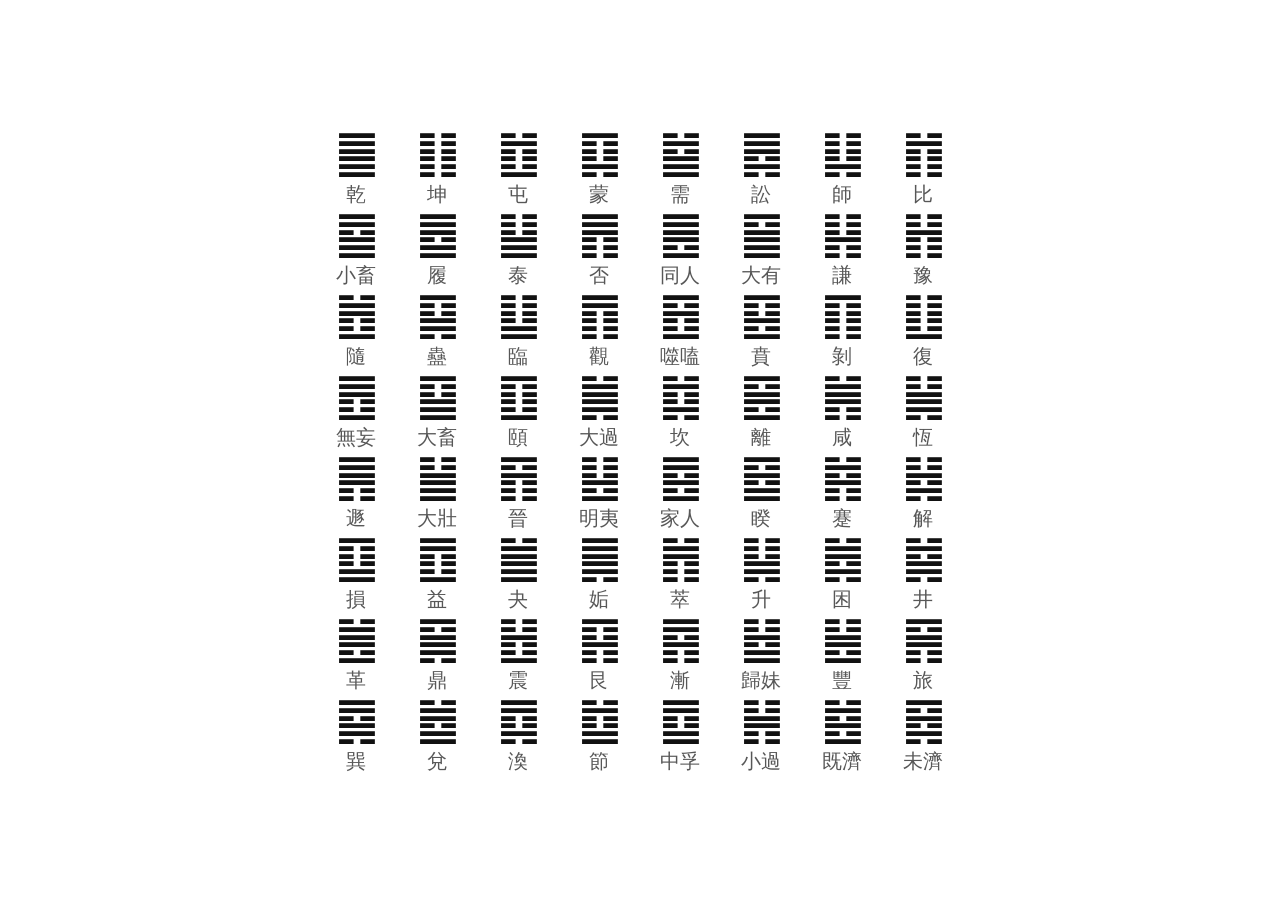
==== book/index.html @ 80cff8df "move to books folder" ====
<!doctype html>
<html lang="en">
  <head>
    <meta charset="utf-8" />
    <meta name="viewport" content="width=device-width, initial-scale=1" />
    <title>Yijing Hexagrams</title>
    <link rel="stylesheet" href="styles.css" />
  </head>
  <body>
    <div class="scene">
        <main class="hexagram-grid" aria-label="Yijing hexagrams">
          <a href="#hexagram-01" aria-label="Hexagram 1 乾"
            ><span class="hexagram-label"
              ><span class="symbol" aria-hidden="true">䷀</span
              ><span class="hanzi" aria-hidden="true">乾</span></span
            ></a
          >
          <a href="#hexagram-02" aria-label="Hexagram 2 坤"
            ><span class="hexagram-label"
              ><span class="symbol" aria-hidden="true">䷁</span
              ><span class="hanzi" aria-hidden="true">坤</span></span
            ></a
          >
          <a href="#hexagram-03" aria-label="Hexagram 3 屯"
            ><span class="hexagram-label"
              ><span class="symbol" aria-hidden="true">䷂</span
              ><span class="hanzi" aria-hidden="true">屯</span></span
            ></a
          >
          <a href="#hexagram-04" aria-label="Hexagram 4 蒙"
            ><span class="hexagram-label"
              ><span class="symbol" aria-hidden="true">䷃</span
              ><span class="hanzi" aria-hidden="true">蒙</span></span
            ></a
          >
          <a href="#hexagram-05" aria-label="Hexagram 5 需"
            ><span class="hexagram-label"
              ><span class="symbol" aria-hidden="true">䷄</span
              ><span class="hanzi" aria-hidden="true">需</span></span
            ></a
          >
          <a href="#hexagram-06" aria-label="Hexagram 6 訟"
            ><span class="hexagram-label"
              ><span class="symbol" aria-hidden="true">䷅</span
              ><span class="hanzi" aria-hidden="true">訟</span></span
            ></a
          >
          <a href="#hexagram-07" aria-label="Hexagram 7 師"
            ><span class="hexagram-label"
              ><span class="symbol" aria-hidden="true">䷆</span
              ><span class="hanzi" aria-hidden="true">師</span></span
            ></a
          >
          <a href="#hexagram-08" aria-label="Hexagram 8 比"
            ><span class="hexagram-label"
              ><span class="symbol" aria-hidden="true">䷇</span
              ><span class="hanzi" aria-hidden="true">比</span></span
            ></a
          >
          <a href="#hexagram-09" aria-label="Hexagram 9 小畜"
            ><span class="hexagram-label"
              ><span class="symbol" aria-hidden="true">䷈</span
              ><span class="hanzi" aria-hidden="true">小畜</span></span
            ></a
          >
          <a href="#hexagram-10" aria-label="Hexagram 10 履"
            ><span class="hexagram-label"
              ><span class="symbol" aria-hidden="true">䷉</span
              ><span class="hanzi" aria-hidden="true">履</span></span
            ></a
          >
          <a href="#hexagram-11" aria-label="Hexagram 11 泰"
            ><span class="hexagram-label"
              ><span class="symbol" aria-hidden="true">䷊</span
              ><span class="hanzi" aria-hidden="true">泰</span></span
            ></a
          >
          <a href="#hexagram-12" aria-label="Hexagram 12 否"
            ><span class="hexagram-label"
              ><span class="symbol" aria-hidden="true">䷋</span
              ><span class="hanzi" aria-hidden="true">否</span></span
            ></a
          >
          <a href="#hexagram-13" aria-label="Hexagram 13 同人"
            ><span class="hexagram-label"
              ><span class="symbol" aria-hidden="true">䷌</span
              ><span class="hanzi" aria-hidden="true">同人</span></span
            ></a
          >
          <a href="#hexagram-14" aria-label="Hexagram 14 大有"
            ><span class="hexagram-label"
              ><span class="symbol" aria-hidden="true">䷍</span
              ><span class="hanzi" aria-hidden="true">大有</span></span
            ></a
          >
          <a href="#hexagram-15" aria-label="Hexagram 15 謙"
            ><span class="hexagram-label"
              ><span class="symbol" aria-hidden="true">䷎</span
              ><span class="hanzi" aria-hidden="true">謙</span></span
            ></a
          >
          <a href="#hexagram-16" aria-label="Hexagram 16 豫"
            ><span class="hexagram-label"
              ><span class="symbol" aria-hidden="true">䷏</span
              ><span class="hanzi" aria-hidden="true">豫</span></span
            ></a
          >
          <a href="#hexagram-17" aria-label="Hexagram 17 隨"
            ><span class="hexagram-label"
              ><span class="symbol" aria-hidden="true">䷐</span
              ><span class="hanzi" aria-hidden="true">隨</span></span
            ></a
          >
          <a href="#hexagram-18" aria-label="Hexagram 18 蠱"
            ><span class="hexagram-label"
              ><span class="symbol" aria-hidden="true">䷑</span
              ><span class="hanzi" aria-hidden="true">蠱</span></span
            ></a
          >
          <a href="#hexagram-19" aria-label="Hexagram 19 臨"
            ><span class="hexagram-label"
              ><span class="symbol" aria-hidden="true">䷒</span
              ><span class="hanzi" aria-hidden="true">臨</span></span
            ></a
          >
          <a href="#hexagram-20" aria-label="Hexagram 20 觀"
            ><span class="hexagram-label"
              ><span class="symbol" aria-hidden="true">䷓</span
              ><span class="hanzi" aria-hidden="true">觀</span></span
            ></a
          >
          <a href="#hexagram-21" aria-label="Hexagram 21 噬嗑"
            ><span class="hexagram-label"
              ><span class="symbol" aria-hidden="true">䷔</span
              ><span class="hanzi" aria-hidden="true">噬嗑</span></span
            ></a
          >
          <a href="#hexagram-22" aria-label="Hexagram 22 賁"
            ><span class="hexagram-label"
              ><span class="symbol" aria-hidden="true">䷕</span
              ><span class="hanzi" aria-hidden="true">賁</span></span
            ></a
          >
          <a href="#hexagram-23" aria-label="Hexagram 23 剝"
            ><span class="hexagram-label"
              ><span class="symbol" aria-hidden="true">䷖</span
              ><span class="hanzi" aria-hidden="true">剝</span></span
            ></a
          >
          <a href="#hexagram-24" aria-label="Hexagram 24 復"
            ><span class="hexagram-label"
              ><span class="symbol" aria-hidden="true">䷗</span
              ><span class="hanzi" aria-hidden="true">復</span></span
            ></a
          >
          <a href="#hexagram-25" aria-label="Hexagram 25 無妄"
            ><span class="hexagram-label"
              ><span class="symbol" aria-hidden="true">䷘</span
              ><span class="hanzi" aria-hidden="true">無妄</span></span
            ></a
          >
          <a href="#hexagram-26" aria-label="Hexagram 26 大畜"
            ><span class="hexagram-label"
              ><span class="symbol" aria-hidden="true">䷙</span
              ><span class="hanzi" aria-hidden="true">大畜</span></span
            ></a
          >
          <a href="#hexagram-27" aria-label="Hexagram 27 頤"
            ><span class="hexagram-label"
              ><span class="symbol" aria-hidden="true">䷚</span
              ><span class="hanzi" aria-hidden="true">頤</span></span
            ></a
          >
          <a href="#hexagram-28" aria-label="Hexagram 28 大過"
            ><span class="hexagram-label"
              ><span class="symbol" aria-hidden="true">䷛</span
              ><span class="hanzi" aria-hidden="true">大過</span></span
            ></a
          >
          <a href="#hexagram-29" aria-label="Hexagram 29 坎"
            ><span class="hexagram-label"
              ><span class="symbol" aria-hidden="true">䷜</span
              ><span class="hanzi" aria-hidden="true">坎</span></span
            ></a
          >
          <a href="#hexagram-30" aria-label="Hexagram 30 離"
            ><span class="hexagram-label"
              ><span class="symbol" aria-hidden="true">䷝</span
              ><span class="hanzi" aria-hidden="true">離</span></span
            ></a
          >
          <a href="#hexagram-31" aria-label="Hexagram 31 咸"
            ><span class="hexagram-label"
              ><span class="symbol" aria-hidden="true">䷞</span
              ><span class="hanzi" aria-hidden="true">咸</span></span
            ></a
          >
          <a href="#hexagram-32" aria-label="Hexagram 32 恆"
            ><span class="hexagram-label"
              ><span class="symbol" aria-hidden="true">䷟</span
              ><span class="hanzi" aria-hidden="true">恆</span></span
            ></a
          >
          <a href="#hexagram-33" aria-label="Hexagram 33 遯"
            ><span class="hexagram-label"
              ><span class="symbol" aria-hidden="true">䷠</span
              ><span class="hanzi" aria-hidden="true">遯</span></span
            ></a
          >
          <a href="#hexagram-34" aria-label="Hexagram 34 大壯"
            ><span class="hexagram-label"
              ><span class="symbol" aria-hidden="true">䷡</span
              ><span class="hanzi" aria-hidden="true">大壯</span></span
            ></a
          >
          <a href="#hexagram-35" aria-label="Hexagram 35 晉"
            ><span class="hexagram-label"
              ><span class="symbol" aria-hidden="true">䷢</span
              ><span class="hanzi" aria-hidden="true">晉</span></span
            ></a
          >
          <a href="#hexagram-36" aria-label="Hexagram 36 明夷"
            ><span class="hexagram-label"
              ><span class="symbol" aria-hidden="true">䷣</span
              ><span class="hanzi" aria-hidden="true">明夷</span></span
            ></a
          >
          <a href="#hexagram-37" aria-label="Hexagram 37 家人"
            ><span class="hexagram-label"
              ><span class="symbol" aria-hidden="true">䷤</span
              ><span class="hanzi" aria-hidden="true">家人</span></span
            ></a
          >
          <a href="#hexagram-38" aria-label="Hexagram 38 睽"
            ><span class="hexagram-label"
              ><span class="symbol" aria-hidden="true">䷥</span
              ><span class="hanzi" aria-hidden="true">睽</span></span
            ></a
          >
          <a href="#hexagram-39" aria-label="Hexagram 39 蹇"
            ><span class="hexagram-label"
              ><span class="symbol" aria-hidden="true">䷦</span
              ><span class="hanzi" aria-hidden="true">蹇</span></span
            ></a
          >
          <a href="#hexagram-40" aria-label="Hexagram 40 解"
            ><span class="hexagram-label"
              ><span class="symbol" aria-hidden="true">䷧</span
              ><span class="hanzi" aria-hidden="true">解</span></span
            ></a
          >
          <a href="#hexagram-41" aria-label="Hexagram 41 損"
            ><span class="hexagram-label"
              ><span class="symbol" aria-hidden="true">䷨</span
              ><span class="hanzi" aria-hidden="true">損</span></span
            ></a
          >
          <a href="#hexagram-42" aria-label="Hexagram 42 益"
            ><span class="hexagram-label"
              ><span class="symbol" aria-hidden="true">䷩</span
              ><span class="hanzi" aria-hidden="true">益</span></span
            ></a
          >
          <a href="#hexagram-43" aria-label="Hexagram 43 夬"
            ><span class="hexagram-label"
              ><span class="symbol" aria-hidden="true">䷪</span
              ><span class="hanzi" aria-hidden="true">夬</span></span
            ></a
          >
          <a href="#hexagram-44" aria-label="Hexagram 44 姤"
            ><span class="hexagram-label"
              ><span class="symbol" aria-hidden="true">䷫</span
              ><span class="hanzi" aria-hidden="true">姤</span></span
            ></a
          >
          <a href="#hexagram-45" aria-label="Hexagram 45 萃"
            ><span class="hexagram-label"
              ><span class="symbol" aria-hidden="true">䷬</span
              ><span class="hanzi" aria-hidden="true">萃</span></span
            ></a
          >
          <a href="#hexagram-46" aria-label="Hexagram 46 升"
            ><span class="hexagram-label"
              ><span class="symbol" aria-hidden="true">䷭</span
              ><span class="hanzi" aria-hidden="true">升</span></span
            ></a
          >
          <a href="#hexagram-47" aria-label="Hexagram 47 困"
            ><span class="hexagram-label"
              ><span class="symbol" aria-hidden="true">䷮</span
              ><span class="hanzi" aria-hidden="true">困</span></span
            ></a
          >
          <a href="#hexagram-48" aria-label="Hexagram 48 井"
            ><span class="hexagram-label"
              ><span class="symbol" aria-hidden="true">䷯</span
              ><span class="hanzi" aria-hidden="true">井</span></span
            ></a
          >
          <a href="#hexagram-49" aria-label="Hexagram 49 革"
            ><span class="hexagram-label"
              ><span class="symbol" aria-hidden="true">䷰</span
              ><span class="hanzi" aria-hidden="true">革</span></span
            ></a
          >
          <a href="#hexagram-50" aria-label="Hexagram 50 鼎"
            ><span class="hexagram-label"
              ><span class="symbol" aria-hidden="true">䷱</span
              ><span class="hanzi" aria-hidden="true">鼎</span></span
            ></a
          >
          <a href="#hexagram-51" aria-label="Hexagram 51 震"
            ><span class="hexagram-label"
              ><span class="symbol" aria-hidden="true">䷲</span
              ><span class="hanzi" aria-hidden="true">震</span></span
            ></a
          >
          <a href="#hexagram-52" aria-label="Hexagram 52 艮"
            ><span class="hexagram-label"
              ><span class="symbol" aria-hidden="true">䷳</span
              ><span class="hanzi" aria-hidden="true">艮</span></span
            ></a
          >
          <a href="#hexagram-53" aria-label="Hexagram 53 漸"
            ><span class="hexagram-label"
              ><span class="symbol" aria-hidden="true">䷴</span
              ><span class="hanzi" aria-hidden="true">漸</span></span
            ></a
          >
          <a href="#hexagram-54" aria-label="Hexagram 54 歸妹"
            ><span class="hexagram-label"
              ><span class="symbol" aria-hidden="true">䷵</span
              ><span class="hanzi" aria-hidden="true">歸妹</span></span
            ></a
          >
          <a href="#hexagram-55" aria-label="Hexagram 55 豐"
            ><span class="hexagram-label"
              ><span class="symbol" aria-hidden="true">䷶</span
              ><span class="hanzi" aria-hidden="true">豐</span></span
            ></a
          >
          <a href="#hexagram-56" aria-label="Hexagram 56 旅"
            ><span class="hexagram-label"
              ><span class="symbol" aria-hidden="true">䷷</span
              ><span class="hanzi" aria-hidden="true">旅</span></span
            ></a
          >
          <a href="#hexagram-57" aria-label="Hexagram 57 巽"
            ><span class="hexagram-label"
              ><span class="symbol" aria-hidden="true">䷸</span
              ><span class="hanzi" aria-hidden="true">巽</span></span
            ></a
          >
          <a href="#hexagram-58" aria-label="Hexagram 58 兌"
            ><span class="hexagram-label"
              ><span class="symbol" aria-hidden="true">䷹</span
              ><span class="hanzi" aria-hidden="true">兌</span></span
            ></a
          >
          <a href="#hexagram-59" aria-label="Hexagram 59 渙"
            ><span class="hexagram-label"
              ><span class="symbol" aria-hidden="true">䷺</span
              ><span class="hanzi" aria-hidden="true">渙</span></span
            ></a
          >
          <a href="#hexagram-60" aria-label="Hexagram 60 節"
            ><span class="hexagram-label"
              ><span class="symbol" aria-hidden="true">䷻</span
              ><span class="hanzi" aria-hidden="true">節</span></span
            ></a
          >
          <a href="#hexagram-61" aria-label="Hexagram 61 中孚"
            ><span class="hexagram-label"
              ><span class="symbol" aria-hidden="true">䷼</span
              ><span class="hanzi" aria-hidden="true">中孚</span></span
            ></a
          >
          <a href="#hexagram-62" aria-label="Hexagram 62 小過"
            ><span class="hexagram-label"
              ><span class="symbol" aria-hidden="true">䷽</span
              ><span class="hanzi" aria-hidden="true">小過</span></span
            ></a
          >
          <a href="#hexagram-63" aria-label="Hexagram 63 既濟"
            ><span class="hexagram-label"
              ><span class="symbol" aria-hidden="true">䷾</span
              ><span class="hanzi" aria-hidden="true">既濟</span></span
            ></a
          >
          <a href="#hexagram-64" aria-label="Hexagram 64 未濟"
            ><span class="hexagram-label"
              ><span class="symbol" aria-hidden="true">䷿</span
              ><span class="hanzi" aria-hidden="true">未濟</span></span
            ></a
          >
        </main>
        <section class="chapter-detail" id="chapter-detail" aria-live="polite">
          <div class="chapter-frame">
            <button class="chapter-close" id="chapter-close" type="button">
              返回
            </button>
            <div class="chapter-copy">
              <h1 class="chapter-title" id="chapter-title">乾</h1>
              <p class="chapter-symbol" id="chapter-symbol">䷀</p>
              <div class="chapter-body" id="chapter-copy">
              <p>乾：元亨，利貞。</p>
              <p>
                彖傳：大哉乾元，萬物資始，乃統天。雲行雨施，品物流形。大明始終，六位時成，時乘六龍以御天。乾道變化，各正性命，保合大和，乃利貞。首出庶物，萬國咸寧。
              </p>
              <p>象傳：天行健:君子以自強不息。</p>
              <p>
                初九：潛龍，勿用。九二：見龍在田，利見大人。九三：君子終日乾乾，夕惕若，厲，无咎。九四：或躍在淵，无咎。九五：飛龍在天，利見大人。上九：亢龍有悔。用九：見群龍无首，吉。
              </p>
              </div>
            </div>
          </div>
        </section>
    </div>
    <script>
      const grid = document.querySelector(".hexagram-grid");
      const title = document.getElementById("chapter-title");
      const symbol = document.getElementById("chapter-symbol");
      const copy = document.getElementById("chapter-copy");
      const closeButton = document.getElementById("chapter-close");
      const chapterDetail = document.getElementById("chapter-detail");

      const chapterText = {
        "01": [
          "乾：元亨，利貞。",
          "初九：潛龍，勿用。",
          "九二：見龍在田，利見大人。",
          "九三：君子終日乾乾，夕惕若，厲，无咎。",
          "九四：或躍在淵，无咎。",
          "九五：飛龍在天，利見大人。",
          "上九：亢龍有悔。",
          "用九：見群龍无首，吉。",
        ],
        "02": [
          "坤：元亨，利牝馬之貞。君子有攸往，先迷後得主，利西南得朋，東北喪朋。安貞，吉。",
          "初六：履霜，堅冰至。",
          "六二：直，方，大，不習无不利。",
          "六三：含章可貞。或從王事，无成有終。",
          "六四：括囊；无咎，无譽。",
          "六五：黃裳，元吉。",
          "上六：龍戰于野，其血玄黃。",
          "用六：利永貞。",
        ],
        "03": [
          "屯：元亨，利貞，勿用有攸往，利建侯。",
          "初九：磐桓；利居貞，利建侯。",
          "六二：屯如邅如，乘馬班如。匪寇婚媾，女子貞不字，十年乃字。",
          "六三：即鹿无虞，惟入于林中，君子幾不如舍，往吝。",
          "六四：乘馬班如，求婚媾，往吉，无不利。",
          "九五：屯其膏，小貞吉，大貞凶。",
          "上六：乘馬班如，泣血漣如。",
        ],
        "04": [
          "蒙：亨。匪我求童蒙，童蒙求我。初筮告，再三瀆，瀆則不告。利貞。",
          "初六：發蒙，利用刑人，用說桎梏，以往吝。",
          "九二：包蒙吉；納婦吉；子克家。",
          "六三：勿用取女；見金夫，不有躬，无攸利。",
          "六四：困蒙，吝。",
          "六五：童蒙，吉。",
          "上九：擊蒙；不利為寇，利禦寇。",
        ],
        "05": [
          "需：有孚，光亨，貞吉。利涉大川。",
          "初九：需于郊。利用恆，无咎。",
          "九二：需于沙。小有言，終吉。",
          "九三：需于泥，致寇至。",
          "六四：需于血，出自穴。",
          "九五：需于酒食，貞吉。",
          "上六：入于穴，有不速之客三人來，敬之終吉。",
        ],
        "06": [
          "訟：有孚，窒。惕中吉。終凶。利見大人，不利涉大川。",
          "初六：不永所事，小有言，終吉。",
          "九二：不克訟，歸而逋，其邑人三百戶，无眚。",
          "六三：食舊德，貞厲，終吉，或從王事，无成。",
          "九四：不克訟，復即命渝，安貞吉。",
          "九五：訟元吉。",
          "上九：或錫之鞶帶，終朝三褫之。",
        ],
        "07": [
          "師：貞，丈人，吉无咎。",
          "初六：師出以律，否臧凶。",
          "九二：在師中吉，无咎，王三錫命。",
          "六三：師或輿尸，凶。",
          "六四：師左次，无咎。",
          "六五：田有禽，利執言，无咎。長子帥師，弟子輿尸，貞凶。",
          "上六：大君有命，開國承家，小人勿用。",
        ],
        "08": [
          "比：吉。原筮元永貞，无咎。不寧方來，後夫凶。",
          "初六：有孚，比之，无咎。有孚盈缶，終來有它吉。",
          "六二：比之自內，貞吉。",
          "六三：比之匪人。",
          "六四：外比之，貞吉。",
          "九五：顯比，王用三驅，失前禽。邑人不誡，吉。",
          "上六：比之无首，凶。",
        ],
        "09": [
          "小畜：亨。密雲不雨，自我西郊。",
          "初九：復自道，何其咎，吉。",
          "九二：牽復，吉。",
          "九三：輿說輻，夫妻反目。",
          "六四：有孚，血去惕出，无咎。",
          "九五：有孚攣如，富以其鄰。",
          "上九：既雨既處，尚德載，婦貞厲。月幾望，君子征凶。",
        ],
        10: [
          "履虎尾，不咥人，亨。",
          "初九：素履，往无咎。",
          "九二：履道坦坦，幽人貞吉。",
          "六三：眇能視，跛能履，履虎尾，咥人，凶。武人為于大君。",
          "九四：履虎尾，愬愬，終吉。",
          "九五：夬履，貞厲。",
          "上九：視履考祥，其旋元吉。",
        ],
        11: [
          "泰：小往大來，吉亨。",
          "初九：拔茅茹，以其彙，征吉。",
          "九二：包荒，用馮河，不遐遺，朋亡，得尚于中行。",
          "九三：无平不陂，无往不復，艱貞无咎。勿恤其孚，于食有福。",
          "六四：翩翩，不富，以其鄰，不戒以孚。",
          "六五：帝乙歸妹，以祉元吉。",
          "上六：城復于隍，勿用師。自邑告命，貞吝。",
        ],
        12: [
          "否之匪人，不利君子貞，大往小來。",
          "初六：拔茅茹，以其彙，貞吉亨。",
          "六二：包承。小人吉，大人否，亨。",
          "六三：包羞。",
          "九四：有命，无咎，疇離祉。",
          "九五：休否，大人吉。其亡其亡，繫于苞桑。",
          "上九：傾否，先否後喜。",
        ],
        13: [
          "同人于野，亨。利涉大川，利君子貞。",
          "初九：同人于門，无咎。",
          "六二：同人于宗，吝。",
          "九三：伏戎于莽，升其高陵，三歲不興。",
          "九四：乘其墉，弗克攻，吉。",
          "九五：同人，先號咷而後笑。大師克相遇。",
          "上九：同人于郊，无悔。",
        ],
        14: [
          "大有：元亨。",
          "初九：无交害，匪咎，艱則无咎。",
          "九二：大車以載，有攸往，无咎。",
          "九三：公用亨于天子，小人弗克。",
          "九四：匪其彭，无咎。",
          "六五：厥孚交如，威如；吉。",
          "上九：自天祐之，吉无不利。",
        ],
        15: [
          "謙：亨，君子有終。",
          "初六：謙謙君子，用涉大川，吉。",
          "六二：鳴謙，貞吉。",
          "九三：勞謙，君子有終，吉。",
          "六四：无不利，撝謙。",
          "六五：不富，以其鄰，利用侵伐，无不利。",
          "上六：鳴謙，利用行師，征邑國。",
        ],
        16: [
          "豫：利建侯，行師。",
          "初六：鳴豫，凶。",
          "六二：介于石，不終日，貞吉。",
          "六三：盱豫，悔。遲有悔。",
          "九四：由豫，大有得。勿疑。朋盍簪。",
          "六五：貞疾，恆不死。",
          "上六：冥豫，成有渝，无咎。",
        ],
        17: [
          "隨：元亨利貞，无咎。",
          "初九：官有渝，貞吉。出門交有功。",
          "六二：系小子，失丈夫。",
          "六三：系丈夫，失小子。隨有求得，利居貞。",
          "九四：隨有獲，貞凶。有孚在道，以明，何咎。",
          "九五：孚于嘉，吉。",
          "上六：拘系之，乃從維之。王用亨于西山。",
        ],
        18: [
          "蠱：元亨，利涉大川。先甲三日，後甲三日。",
          "初六：幹父之蠱，有子，考无咎，厲終吉。",
          "九二：幹母之蠱，不可貞。",
          "九三：幹父之蠱，小有悔，无大咎。",
          "六四：裕父之蠱，往見吝。",
          "六五：幹父之蠱，用譽。",
          "上九：不事王侯，高尚其事。",
        ],
        19: [
          "觀：盥而不薦，有孚顒若。",
          "初六：童觀，小人无咎，君子吝。",
          "六二：闚觀，利女貞。",
          "六三：觀我生，進退。",
          "六四：觀國之光，利用賓于王。",
          "九五：觀我生，君子无咎。",
          "上九：觀其生，君子无咎。",
        ],
        20: [
          "臨：元，亨，利，貞。至于八月有凶。",
          "初九：咸臨，貞吉。",
          "九二：咸臨，吉无不利。",
          "六三：甘臨，无攸利。既憂之，无咎。",
          "六四：至臨，无咎。",
          "六五：知臨，大君之宜，吉。",
          "上六：敦臨，吉无咎。",
        ],
        21: [
          "噬嗑：亨。利用獄。",
          "初九：屨校滅趾，无咎。",
          "六二：噬膚滅鼻，无咎。",
          "六三：噬臘肉，遇毒；小吝，无咎。",
          "九四：噬乾胏，得金矢，利艱貞，吉。",
          "六五：噬乾肉，得黃金，貞厲，无咎。",
          "上九：何校滅耳，凶。",
        ],
        22: [
          "賁：亨。小利有攸往。",
          "初九：賁其趾，舍車而徒。",
          "六二：賁其須。",
          "九三：賁如濡如，永貞吉。",
          "六四：賁如皤如，白馬翰如，匪寇婚媾。",
          "六五：賁于丘園，束帛戔戔，吝，終吉。",
          "上九：白賁，无咎。",
        ],
        23: [
          "剝：不利有攸往。",
          "初六：剝床以足，蔑貞凶。",
          "六二：剝床以辨，蔑貞凶。",
          "六三：剝之，无咎。",
          "六四：剝床以膚，凶。",
          "六五：貫魚，以宮人寵，无不利。",
          "上九：碩果不食，君子得輿，小人剝廬。",
        ],
        24: [
          "復：亨。出入无疾，朋來无咎。反復其道，七日來復，利有攸往。",
          "初九：不遠復，无祗悔，元吉。",
          "六二：休復，吉。",
          "六三：頻復，厲无咎。",
          "六四：中行獨復。",
          "六五：敦復，无悔。",
          "上六：迷復，凶，有災眚。用行師，終有大敗，以其國君，凶；至于十年，不克征。",
        ],
        25: [
          "无妄：元亨，利貞。其匪正有眚，不利有攸往。",
          "初九：无妄，往吉。",
          "六二：不耕獲，不菑畬，則利有攸往。",
          "六三：无妄之災，或繫之牛，行人之得，邑人之災。",
          "九四：可貞，无咎。",
          "九五：无妄之疾，勿藥有喜。",
          "上九：无妄，行有眚，无攸利。",
        ],
        26: [
          "大畜：利貞，不家食吉，利涉大川。",
          "初九：有厲利已。",
          "九二：輿說輹。",
          "九三：良馬逐，利艱貞。曰閑輿衛，利有攸往。",
          "六四：童牛之牿，元吉。",
          "六五：豶豕之牙，吉。",
          "上九：何天之衢，亨。",
        ],
        27: [
          "頤：貞吉。觀頤，自求口實。",
          "初九：舍爾靈龜，觀我朵頤，凶。",
          "六二：顛頤，拂經，于丘頤，征凶。",
          "六三：拂頤，貞凶，十年勿用，无攸利。",
          "六四：顛頤，吉，虎視眈眈，其欲逐逐，无咎。",
          "六五：拂經，居貞吉，不可涉大川。",
          "上九：由頤，厲吉，利涉大川。",
        ],
        28: [
          "大過：棟橈，利有攸往，亨。",
          "初六：藉用白茅，无咎。",
          "九二：枯楊生稊，老夫得其女妻，无不利。",
          "九三：棟橈，凶。",
          "九四：棟隆，吉；有它吝。",
          "九五：枯楊生華，老婦得士夫，无咎无譽。",
          "上六：過涉滅頂，凶，无咎。",
        ],
        29: [
          "坎：習坎，有孚，維心亨，行有尚。",
          "初六：習坎，入于坎窞，凶。",
          "九二：坎有險，求小得。",
          "六三：來之坎坎，險且枕，入于坎窞，勿用。",
          "六四：樽酒簋貳，用缶，納約自牖，終无咎。",
          "九五：坎不盈，祗既平，无咎。",
          "上六：係用徽纆，寘于叢棘，三歲不得，凶。",
        ],
        30: [
          "離：利貞，亨。畜牝牛，吉。",
          "初九：履錯然，敬之无咎。",
          "六二：黃離，元吉。",
          "九三：日昃之離，不鼓缶而歌，則大耋之嗟，凶。",
          "九四：突如其來如，焚如，死如，棄如。",
          "六五：出涕沱若，戚嗟若，吉。",
          "上九：王用出征，有嘉折首，獲匪其醜，无咎。",
        ],
        31: [
          "咸，亨，利貞，取女吉。",
          "初六，咸其拇。",
          "六二，咸其腓，凶，居吉。",
          "九三，咸其股，執其隨，往吝。",
          "九四，貞吉，悔亡，憧憧往來，朋從爾思。",
          "九五，咸其脢，无悔。",
          "上六，咸其輔頰舌。",
        ],
        32: [
          "恆：亨，无咎，利貞，利有攸往。",
          "初六：浚恆，貞凶，无攸利。",
          "九二：悔亡。",
          "九三：不恆其德，或承之羞，貞吝。",
          "九四：田无禽。",
          "六五：恆其德，貞，婦人吉，夫子凶。",
          "上六：振恆，凶。",
        ],
        33: [
          "遯：亨，小利貞。",
          "初六：遯尾，厲，勿用有攸往。",
          "六二：執之用黃牛之革，莫之勝說。",
          "九三：係遯，有疾厲，畜臣妾吉。",
          "九四：好遯，君子吉，小人否。",
          "九五：嘉遯，貞吉。",
          "上九：肥遯，无不利。",
        ],
        34: [
          "大壯：利貞。",
          "初九：壯于趾，征凶，有孚。",
          "九二：貞吉。",
          "九三：小人用壯，君子用罔，貞厲。羝羊觸藩，羸其角。",
          "九四：貞吉悔亡，藩決不羸，壯于大輿之輹。",
          "六五：喪羊于易，无悔。",
          "上六：羝羊觸藩，不能退，不能遂，无攸利，艱則吉。",
        ],
        35: [
          "晉：康侯用錫馬蕃庶，晝日三接。",
          "初六：晉如，摧如，貞吉。罔孚，裕无咎。",
          "六二：晉如，愁如，貞吉。受茲介福，于其王母。",
          "六三：眾允，悔亡。",
          "九四：晉如碩鼠，貞厲。",
          "六五：悔亡，失得勿恤，往吉，无不利。",
          "上九：晉其角，維用伐邑，厲吉无咎，貞吝。",
        ],
        36: [
          "明夷：利艱貞。",
          "初九：明夷于飛，垂其翼。君子于行，三日不食，有攸往，主人有言。",
          "六二：明夷，夷于左股，用拯馬壯，吉。",
          "九三：明夷于南狩，得其大首，不可疾貞。",
          "六四：入于左腹，獲明夷之心，出于門庭。",
          "六五：箕子之明夷，利貞。",
          "上六：不明晦，初登于天，後入于地。",
        ],
        37: [
          "家人：利女貞。",
          "初九：閑有家，悔亡。",
          "六二：无攸遂，在中饋，貞吉。",
          "九三：家人嗃嗃，悔厲吉；婦子嘻嘻，終吝。",
          "六四：富家，大吉。",
          "九五：王假有家，勿恤，往吉。",
          "上九：有孚威如，終吉。",
        ],
        38: [
          "睽：小事吉。",
          "初九：悔亡，喪馬勿逐，自復；見惡人无咎。",
          "九二：遇主于巷，无咎。",
          "六三：見輿曳，其牛掣，其人天且劓，无初有終。",
          "九四：睽孤，遇元夫，交孚，厲无咎。",
          "六五：悔亡，厥宗噬膚，往何咎。",
          "上九：睽孤，見豕負塗，載鬼一車，先張之弧，後說之弧，匪寇婚媾，往遇雨則吉。",
        ],
        39: [
          "蹇：利西南，不利東北；利見大人，貞吉。",
          "初六：往蹇，來譽。",
          "六二：王臣蹇蹇，匪躬之故。",
          "九三：往蹇來反。",
          "六四：往蹇來連。",
          "九五：大蹇朋來。",
          "上六：往蹇來碩，吉；利見大人。",
        ],
        40: [
          "解：利西南，无所往，其來復吉。有攸往，夙吉。",
          "初六：无咎。",
          "九二：田獲三狐，得黃矢，貞吉。",
          "六三：負且乘，致寇至，貞吝。",
          "九四：解而拇，朋至斯孚。",
          "六五：君子維有解，吉；有孚于小人。",
          "上六：公用射隼于高墉之上，獲之，无不利。",
        ],
        41: [
          "損：有孚，元吉，无咎，可貞，利有攸往。曷之用，二簋可用享。",
          "初九：巳事遄往，无咎，酌損之。",
          "九二：利貞，征凶，弗損，益之。",
          "六三：三人行，則損一人；一人行，則得其友。",
          "六四：損其疾，使遄有喜，无咎。",
          "六五：或益之，十朋之龜弗克違，元吉。",
          "上九：弗損益之，无咎，貞吉，有攸往，得臣无家。",
        ],
        42: [
          "益：利有攸往，利涉大川。",
          "初九：利用為大作，元吉，无咎。",
          "六二：或益之，十朋之龜弗克違，永貞吉。王用享于帝，吉。",
          "六三：益之用凶事，无咎。有孚中行，告公用圭。",
          "六四：中行，告公從。利用為依遷國。",
          "九五：有孚惠心，勿問元吉。有孚惠我德。",
          "上九：莫益之，或擊之，立心勿恆，凶。",
        ],
        43: [
          "夬：揚于王庭，孚號，有厲，告自邑，不利即戎，利有攸往。",
          "初九：壯于前趾，往不勝為咎。",
          "九二：惕號，莫夜有戎，勿恤。",
          "九三：壯于頄，有凶。君子夬夬，獨行，遇雨，若濡，有慍，无咎。",
          "九四：臀无膚，其行次且。牽羊悔亡，聞言不信。",
          "九五：莧陸夬夬，中行无咎。",
          "上六：无號，終有凶。",
        ],
        44: [
          "姤：女壯，勿用取女。",
          "初六：繫于金柅，貞吉，有攸往，見凶，羸豕孚蹢躅。",
          "九二：包有魚，无咎，不利賓。",
          "九三：臀无膚，其行次且，厲，无大咎。",
          "九四：包无魚，起凶。",
          "九五：以杞包瓜，含章，有隕自天。",
          "上九：姤其角，吝，无咎。",
        ],
        45: [
          "萃：亨。王假有廟，利見大人，亨，利貞。用大牲吉，利有攸往。",
          "初六：有孚不終，乃亂乃萃，若號一握為笑，勿恤，往无咎。",
          "六二：引吉，无咎，孚乃利用禴。",
          "六三：萃如，嗟如，无攸利，往无咎，小吝。",
          "九四：大吉，无咎。",
          "九五：萃有位，无咎。匪孚，元永貞，悔亡。",
          "上六：齎咨涕洟，无咎。",
        ],
        46: [
          "升：元亨，用見大人，勿恤，南征吉。",
          "初六：允升，大吉。",
          "九二：孚乃利用禴，无咎。",
          "九三：升虛邑。",
          "六四：王用亨于岐山，吉无咎。",
          "六五：貞吉，升階。",
          "上六：冥升，利于不息之貞。",
        ],
        47: [
          "困：亨，貞，大人吉，无咎，有言不信。",
          "初六：臀困于株木，入于幽谷，三歲不覿。",
          "九二：困于酒食，朱紱方來，利用享祀，征凶，无咎。",
          "六三：困于石，據于蒺蔾，入于其宮，不見其妻，凶。",
          "九四：來徐徐，困于金車，吝，有終。",
          "九五：劓刖，困于赤紱，乃徐有說，利用祭祀。",
          "上六：困于葛藟，于臲卼，曰動悔。有悔，征吉。",
        ],
        48: [
          "井：改邑不改井，无喪无得，往來井井。汔至，亦未繘井，羸其瓶，凶。",
          "初六：井泥不食，舊井无禽。",
          "九二：井谷射鮒，瓮敝漏。",
          "九三：井渫不食，為我心惻，可用汲，王明，並受其福。",
          "六四：井甃，无咎。",
          "九五：井冽，寒泉食。",
          "上六：井收勿幕，有孚元吉。",
        ],
        49: [
          "革：巳日乃孚，元亨利貞，悔亡。",
          "初九：鞏用黃牛之革。",
          "六二：巳日乃革之，征吉，无咎。",
          "九三：征凶，貞厲，革言三就，有孚。",
          "九四：悔亡，有孚改命，吉。",
          "九五：大人虎變，未占有孚。",
          "上六：君子豹變，小人革面，征凶，居貞吉。",
        ],
        50: [
          "鼎：元吉，亨。",
          "初六：鼎顛趾，利出否，得妾以其子，无咎。",
          "九二：鼎有實，我仇有疾，不我能即，吉。",
          "九三：鼎耳革，其行塞，雉膏不食，方雨虧悔，終吉。",
          "九四：鼎折足，覆公餗，其形渥，凶。",
          "六五：鼎黃耳，金鉉，利貞。",
          "上九：鼎玉鉉，大吉，无不利。",
        ],
        51: [
          "震：亨。震來虩虩，笑言啞啞。震驚百里，不喪匕鬯。",
          "初九：震來虩虩，後笑言啞啞，吉。",
          "六二：震來厲，億喪貝，躋于九陵，勿逐，七日得。",
          "六三：震蘇蘇，震行无眚。",
          "九四：震遂泥。",
          "六五：震往來厲，億无喪，有事。",
          "上六：震索索，視矍矍，征凶。震不于其躬，于其鄰，无咎。婚媾有言。",
        ],
        52: [
          "艮：艮其背，不獲其身，行其庭，不見其人，无咎。",
          "初六：艮其趾，无咎，利永貞。",
          "六二：艮其腓，不拯其隨，其心不快。",
          "九三：艮其限，列其夤，厲薰心。",
          "六四：艮其身，无咎。",
          "六五：艮其輔，言有序，悔亡。",
          "上九：敦艮，吉。",
        ],
        53: [
          "漸：女歸吉，利貞。",
          "初六：鴻漸于干，小子厲，有言，无咎。",
          "六二：鴻漸于磐，飲食衎衎，吉。",
          "九三：鴻漸于陸，夫征不復，婦孕不育，凶；利禦寇。",
          "六四：鴻漸于木，或得其桷，无咎。",
          "九五：鴻漸于陵，婦三歲不孕，終莫之勝，吉。",
          "上九：鴻漸于陸，其羽可用為儀，吉。",
        ],
        54: [
          "歸妹：征凶，无攸利。",
          "初九：歸妹以娣，跛能履，征吉。",
          "九二：眇能視，利幽人之貞。",
          "六三：歸妹以須，反歸以娣。",
          "九四：歸妹愆期，遲歸有時。",
          "六五：帝乙歸妹，其君之袂，不如其娣之袂良，月幾望，吉。",
          "上六：女承筐无實，士刲羊无血，无攸利。",
        ],
        55: [
          "豐：亨，王假之，勿憂，宜日中。",
          "初九：遇其配主，雖旬无咎，往有尚。",
          "六二：豐其蔀，日中見斗，往得疑疾，有孚發若，吉。",
          "九三：豐其沛，日中見沬，折其右肱，无咎。",
          "九四：豐其蔀，日中見斗，遇其夷主，吉。",
          "六五：來章，有慶譽，吉。",
          "上六：豐其屋，蔀其家，闚其戶，闃其无人，三歲不覿，凶。",
        ],
        56: [
          "旅：小亨，旅貞吉。",
          "初六：旅瑣瑣，斯其所取災。",
          "六二：旅即次，懷其資，得童僕貞。",
          "九三：旅焚其次，喪其童僕，貞厲。",
          "九四：旅于處，得其資斧，我心不快。",
          "六五：射雉一矢亡，終以譽命。",
          "上九：鳥焚其巢，旅人先笑後號咷。喪牛于易，凶。",
        ],
        57: [
          "巽：小亨，利攸往，利見大人。",
          "初六：進退，利武人之貞。",
          "九二：巽在床下，用史巫紛若，吉，无咎。",
          "九三：頻巽，吝。",
          "六四：悔亡，田獲三品。",
          "九五：貞吉悔亡，无不利。无初有終，先庚三日，後庚三日，吉。",
          "上九：巽在床下，喪其資斧，貞凶。",
        ],
        58: [
          "兌：亨，利貞。",
          "初九：和兌，吉。",
          "九二：孚兌，吉，悔亡。",
          "六三：來兌，凶。",
          "九四：商兌，未寧，介疾有喜。",
          "九五：孚于剝，有厲。",
          "上六：引兌。",
        ],
        59: [
          "渙：亨。王假有廟，利涉大川，利貞。",
          "初六：用拯馬壯，吉。",
          "九二：渙奔其机，悔亡。",
          "六三：渙其躬，无悔。",
          "六四：渙其群，元吉。渙有丘，匪夷所思。",
          "九五：渙汗其大號，渙王居，无咎。",
          "上九：渙其血，去逖出，无咎。",
        ],
        60: [
          "節：亨。苦節，不可貞。",
          "初九：不出戶庭，无咎。",
          "九二：不出門庭，凶。",
          "六三：不節若，則嗟若，无咎。",
          "六四：安節，亨。",
          "九五：甘節，吉；往有尚。",
          "上六：苦節，貞凶，悔亡。",
        ],
        61: [
          "中孚：豚魚吉，利涉大川，利貞。",
          "初九：虞吉，有它不燕。",
          "九二：鳴鶴在陰，其子和之，我有好爵，吾與爾靡之。",
          "六三：得敵，或鼓或罷，或泣或歌。",
          "六四：月幾望，馬匹亡，无咎。",
          "九五：有孚攣如，无咎。",
          "上九：翰音登于天，貞凶。",
        ],
        62: [
          "小過：亨，利貞，可小事，不可大事。飛鳥遺之音，不宜上，宜下，大吉。",
          "初六：飛鳥以凶。",
          "六二：過其祖，遇其妣；不及其君，遇其臣；无咎。",
          "九三：弗過防之，從或戕之，凶。",
          "九四：无咎，弗過遇之。往厲必戒，勿用永貞。",
          "六五：密雲不雨，自我西郊，公弋取彼在穴。",
          "上六：弗遇過之，飛鳥離之，凶，是謂災眚。",
        ],
        63: [
          "既濟：亨，小利貞，初吉終亂。",
          "初九：曳其輪，濡其尾，无咎。",
          "六二：婦喪其茀，勿逐，七日得。",
          "九三：高宗伐鬼方，三年克之，小人勿用。",
          "六四：繻有衣袽，終日戒。",
          "九五：東鄰殺牛，不如西鄰之禴祭，實受其福。",
          "上六：濡其首，厲。",
        ],
        64: [
          "未濟：亨，小狐汔濟，濡其尾，无攸利。",
          "初六：濡其尾，吝。",
          "九二：曳其輪，貞吉。",
          "六三：未濟，征凶，利涉大川。",
          "九四：貞吉，悔亡，震用伐鬼方，三年有賞于大國。",
          "六五：貞吉，无悔，君子之光，有孚，吉。",
          "上九：有孚于飲酒，无咎，濡其首，有孚失是。",
        ],
      };

      function openChapter(link) {
        const match = link.getAttribute("href")?.match(/(\\d+)/);
        const number = match ? match[1] : "01";
        const hanzi = link.querySelector(".hanzi")?.textContent?.trim() || "";
        const mark = link.querySelector(".symbol")?.textContent?.trim() || "";
        const paragraphs = chapterText[number] || [];

        title.textContent = `${hanzi}`;
        symbol.textContent = mark;
        copy.innerHTML = paragraphs
          .map((paragraph) => `<p>${paragraph}</p>`)
          .join("");

        document.body.classList.add("showing-chapter");
      }

      function closeChapter() {
        document.body.classList.remove("showing-chapter");
      }

      grid.addEventListener("click", (event) => {
        const link = event.target.closest("a");
        if (!link) {
          return;
        }

        event.preventDefault();
        openChapter(link);
      });

      closeButton.addEventListener("click", () => {
        closeChapter();
      });

      chapterDetail.addEventListener("click", (event) => {
        if (event.target.closest(".chapter-frame")) {
          return;
        }

        closeChapter();
      });
    </script>
  </body>
</html>
---- book/styles.css ----
html,
body {
  margin: 0;
  min-height: 100%;
  background: #fff;
}

body {
  min-height: 100vh;
  display: grid;
  place-items: center;
  padding: 12px;
  box-sizing: border-box;
  font-family:
    "Noto Sans Symbols 2", "Segoe UI Symbol", "Apple Symbols", sans-serif;
}

body.showing-chapter {
  background: #fff;
}

.scene {
  position: relative;
  width: min(72vmin, calc(100vmin - 24px));
  height: min(72vmin, calc(100vmin - 24px));
  overflow: clip;
}

.hexagram-grid {
  display: grid;
  grid-template-columns: repeat(8, minmax(0, 1fr));
  gap: 0;
  width: 100%;
  height: 100%;
  background: #fff;
}

.hexagram-grid a {
  display: grid;
  place-items: center;
  aspect-ratio: 1;
  color: #111;
  text-decoration: none;
  overflow: hidden;
}

.hexagram-label {
  display: grid;
  place-items: center;
  gap: 0.2rem;
  width: 100%;
  height: 100%;
}

.symbol,
.hanzi {
  display: block;
  line-height: 1;
}

.symbol {
  font-size: clamp(1.6rem, 3.8vw, 3.75rem);
}

.hanzi {
  font-size: clamp(0.9rem, 1.6vw, 1.4rem);
  letter-spacing: 0.04em;
  opacity: 0.7;
}

.hexagram-grid a:hover,
.hexagram-grid a:focus-visible {
  outline: none;
  background: #f5f5f5;
}

.chapter-detail {
  position: absolute;
  inset: 0;
  display: none;
  place-items: center;
  padding: clamp(1rem, 2.5vmin, 1.5rem);
  box-sizing: border-box;
  background: rgba(255, 255, 255, 0.96);
}

body.showing-chapter .chapter-detail {
  display: grid;
}

.chapter-frame {
  display: grid;
  grid-template-rows: auto 1fr;
  width: 100%;
  height: 100%;
  padding: clamp(1rem, 3vmin, 2rem);
  box-sizing: border-box;
  background: #fff;
  border: 1px solid #111;
}

.chapter-title,
.chapter-symbol,
.chapter-copy {
  margin: 0;
}

.chapter-copy {
  display: grid;
  grid-template-rows: auto auto 1fr;
  min-height: 0;
}

.chapter-title {
  font-size: clamp(1.25rem, 2.6vmin, 2rem);
  font-weight: 400;
}

.chapter-symbol {
  margin: 0.75rem 0 1rem;
  font-size: clamp(2rem, 4.8vmin, 3.5rem);
  line-height: 1;
}

.chapter-body {
  overflow: auto;
  font-size: clamp(0.95rem, 1.9vmin, 1.2rem);
  line-height: 1.8;
  writing-mode: vertical-rl;
  text-orientation: mixed;
}

.chapter-body p + p {
  margin-right: 0.9rem;
}

.chapter-close {
  justify-self: start;
  margin-bottom: 1rem;
  padding: 0;
  border: 0;
  background: transparent;
  color: #111;
  font: inherit;
  letter-spacing: 0.08em;
  cursor: pointer;
}
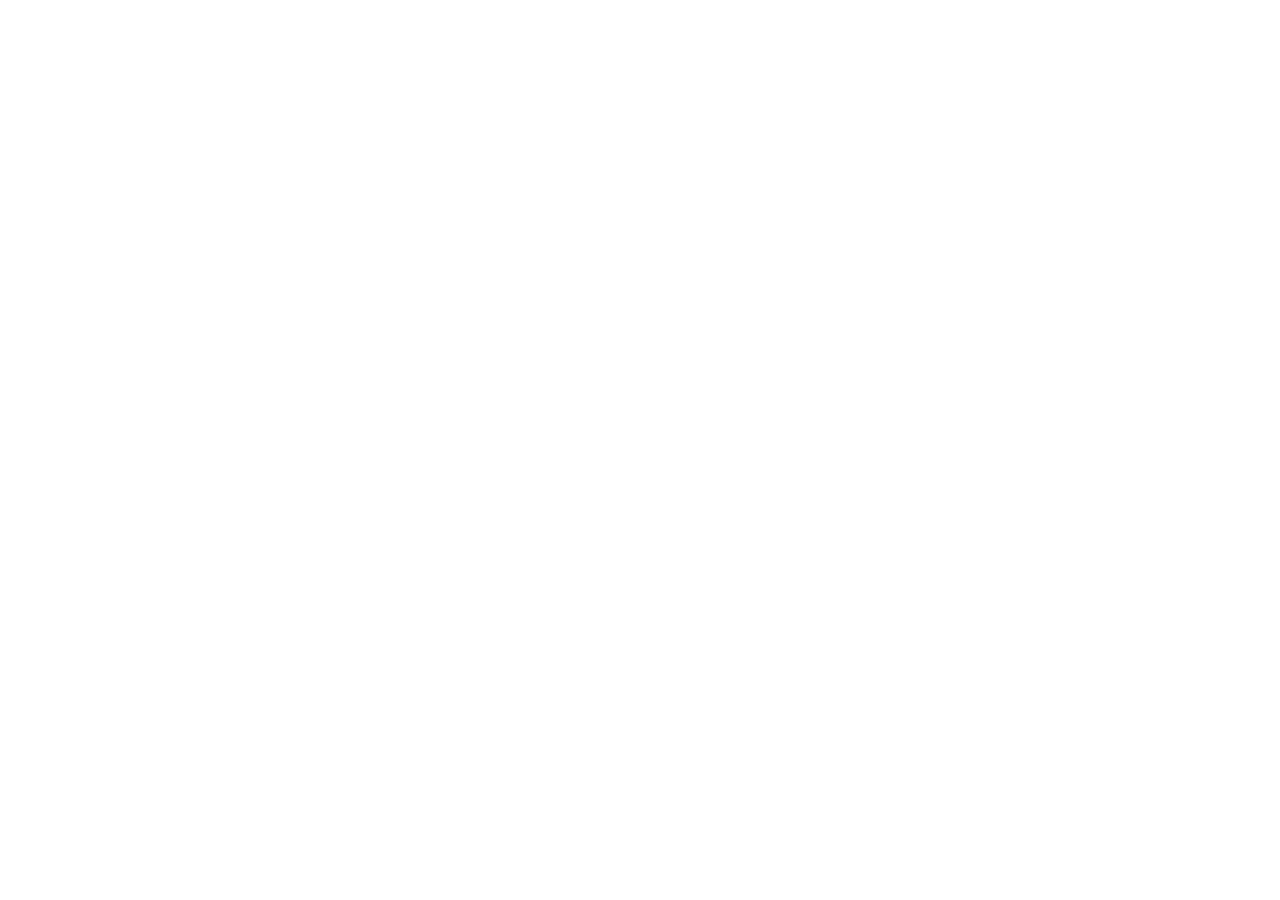
==== commit 9766217a: "rain contents" ====
--- a/book/index.html
+++ b/book/index.html
@@ -1,1051 +1,13 @@
 <!doctype html>
 <html lang="en">
   <head>
-    <meta charset="utf-8" />
-    <meta name="viewport" content="width=device-width, initial-scale=1" />
-    <title>Yijing Hexagrams</title>
-    <link rel="stylesheet" href="styles.css" />
+    <meta charset="utf-8">
+    <meta name="viewport" content="width=device-width, initial-scale=1">
+    <title>Yijing</title>
+    <link rel="stylesheet" href="/styles.css">
   </head>
   <body>
-    <div class="scene">
-        <main class="hexagram-grid" aria-label="Yijing hexagrams">
-          <a href="#hexagram-01" aria-label="Hexagram 1 乾"
-            ><span class="hexagram-label"
-              ><span class="symbol" aria-hidden="true">䷀</span
-              ><span class="hanzi" aria-hidden="true">乾</span></span
-            ></a
-          >
-          <a href="#hexagram-02" aria-label="Hexagram 2 坤"
-            ><span class="hexagram-label"
-              ><span class="symbol" aria-hidden="true">䷁</span
-              ><span class="hanzi" aria-hidden="true">坤</span></span
-            ></a
-          >
-          <a href="#hexagram-03" aria-label="Hexagram 3 屯"
-            ><span class="hexagram-label"
-              ><span class="symbol" aria-hidden="true">䷂</span
-              ><span class="hanzi" aria-hidden="true">屯</span></span
-            ></a
-          >
-          <a href="#hexagram-04" aria-label="Hexagram 4 蒙"
-            ><span class="hexagram-label"
-              ><span class="symbol" aria-hidden="true">䷃</span
-              ><span class="hanzi" aria-hidden="true">蒙</span></span
-            ></a
-          >
-          <a href="#hexagram-05" aria-label="Hexagram 5 需"
-            ><span class="hexagram-label"
-              ><span class="symbol" aria-hidden="true">䷄</span
-              ><span class="hanzi" aria-hidden="true">需</span></span
-            ></a
-          >
-          <a href="#hexagram-06" aria-label="Hexagram 6 訟"
-            ><span class="hexagram-label"
-              ><span class="symbol" aria-hidden="true">䷅</span
-              ><span class="hanzi" aria-hidden="true">訟</span></span
-            ></a
-          >
-          <a href="#hexagram-07" aria-label="Hexagram 7 師"
-            ><span class="hexagram-label"
-              ><span class="symbol" aria-hidden="true">䷆</span
-              ><span class="hanzi" aria-hidden="true">師</span></span
-            ></a
-          >
-          <a href="#hexagram-08" aria-label="Hexagram 8 比"
-            ><span class="hexagram-label"
-              ><span class="symbol" aria-hidden="true">䷇</span
-              ><span class="hanzi" aria-hidden="true">比</span></span
-            ></a
-          >
-          <a href="#hexagram-09" aria-label="Hexagram 9 小畜"
-            ><span class="hexagram-label"
-              ><span class="symbol" aria-hidden="true">䷈</span
-              ><span class="hanzi" aria-hidden="true">小畜</span></span
-            ></a
-          >
-          <a href="#hexagram-10" aria-label="Hexagram 10 履"
-            ><span class="hexagram-label"
-              ><span class="symbol" aria-hidden="true">䷉</span
-              ><span class="hanzi" aria-hidden="true">履</span></span
-            ></a
-          >
-          <a href="#hexagram-11" aria-label="Hexagram 11 泰"
-            ><span class="hexagram-label"
-              ><span class="symbol" aria-hidden="true">䷊</span
-              ><span class="hanzi" aria-hidden="true">泰</span></span
-            ></a
-          >
-          <a href="#hexagram-12" aria-label="Hexagram 12 否"
-            ><span class="hexagram-label"
-              ><span class="symbol" aria-hidden="true">䷋</span
-              ><span class="hanzi" aria-hidden="true">否</span></span
-            ></a
-          >
-          <a href="#hexagram-13" aria-label="Hexagram 13 同人"
-            ><span class="hexagram-label"
-              ><span class="symbol" aria-hidden="true">䷌</span
-              ><span class="hanzi" aria-hidden="true">同人</span></span
-            ></a
-          >
-          <a href="#hexagram-14" aria-label="Hexagram 14 大有"
-            ><span class="hexagram-label"
-              ><span class="symbol" aria-hidden="true">䷍</span
-              ><span class="hanzi" aria-hidden="true">大有</span></span
-            ></a
-          >
-          <a href="#hexagram-15" aria-label="Hexagram 15 謙"
-            ><span class="hexagram-label"
-              ><span class="symbol" aria-hidden="true">䷎</span
-              ><span class="hanzi" aria-hidden="true">謙</span></span
-            ></a
-          >
-          <a href="#hexagram-16" aria-label="Hexagram 16 豫"
-            ><span class="hexagram-label"
-              ><span class="symbol" aria-hidden="true">䷏</span
-              ><span class="hanzi" aria-hidden="true">豫</span></span
-            ></a
-          >
-          <a href="#hexagram-17" aria-label="Hexagram 17 隨"
-            ><span class="hexagram-label"
-              ><span class="symbol" aria-hidden="true">䷐</span
-              ><span class="hanzi" aria-hidden="true">隨</span></span
-            ></a
-          >
-          <a href="#hexagram-18" aria-label="Hexagram 18 蠱"
-            ><span class="hexagram-label"
-              ><span class="symbol" aria-hidden="true">䷑</span
-              ><span class="hanzi" aria-hidden="true">蠱</span></span
-            ></a
-          >
-          <a href="#hexagram-19" aria-label="Hexagram 19 臨"
-            ><span class="hexagram-label"
-              ><span class="symbol" aria-hidden="true">䷒</span
-              ><span class="hanzi" aria-hidden="true">臨</span></span
-            ></a
-          >
-          <a href="#hexagram-20" aria-label="Hexagram 20 觀"
-            ><span class="hexagram-label"
-              ><span class="symbol" aria-hidden="true">䷓</span
-              ><span class="hanzi" aria-hidden="true">觀</span></span
-            ></a
-          >
-          <a href="#hexagram-21" aria-label="Hexagram 21 噬嗑"
-            ><span class="hexagram-label"
-              ><span class="symbol" aria-hidden="true">䷔</span
-              ><span class="hanzi" aria-hidden="true">噬嗑</span></span
-            ></a
-          >
-          <a href="#hexagram-22" aria-label="Hexagram 22 賁"
-            ><span class="hexagram-label"
-              ><span class="symbol" aria-hidden="true">䷕</span
-              ><span class="hanzi" aria-hidden="true">賁</span></span
-            ></a
-          >
-          <a href="#hexagram-23" aria-label="Hexagram 23 剝"
-            ><span class="hexagram-label"
-              ><span class="symbol" aria-hidden="true">䷖</span
-              ><span class="hanzi" aria-hidden="true">剝</span></span
-            ></a
-          >
-          <a href="#hexagram-24" aria-label="Hexagram 24 復"
-            ><span class="hexagram-label"
-              ><span class="symbol" aria-hidden="true">䷗</span
-              ><span class="hanzi" aria-hidden="true">復</span></span
-            ></a
-          >
-          <a href="#hexagram-25" aria-label="Hexagram 25 無妄"
-            ><span class="hexagram-label"
-              ><span class="symbol" aria-hidden="true">䷘</span
-              ><span class="hanzi" aria-hidden="true">無妄</span></span
-            ></a
-          >
-          <a href="#hexagram-26" aria-label="Hexagram 26 大畜"
-            ><span class="hexagram-label"
-              ><span class="symbol" aria-hidden="true">䷙</span
-              ><span class="hanzi" aria-hidden="true">大畜</span></span
-            ></a
-          >
-          <a href="#hexagram-27" aria-label="Hexagram 27 頤"
-            ><span class="hexagram-label"
-              ><span class="symbol" aria-hidden="true">䷚</span
-              ><span class="hanzi" aria-hidden="true">頤</span></span
-            ></a
-          >
-          <a href="#hexagram-28" aria-label="Hexagram 28 大過"
-            ><span class="hexagram-label"
-              ><span class="symbol" aria-hidden="true">䷛</span
-              ><span class="hanzi" aria-hidden="true">大過</span></span
-            ></a
-          >
-          <a href="#hexagram-29" aria-label="Hexagram 29 坎"
-            ><span class="hexagram-label"
-              ><span class="symbol" aria-hidden="true">䷜</span
-              ><span class="hanzi" aria-hidden="true">坎</span></span
-            ></a
-          >
-          <a href="#hexagram-30" aria-label="Hexagram 30 離"
-            ><span class="hexagram-label"
-              ><span class="symbol" aria-hidden="true">䷝</span
-              ><span class="hanzi" aria-hidden="true">離</span></span
-            ></a
-          >
-          <a href="#hexagram-31" aria-label="Hexagram 31 咸"
-            ><span class="hexagram-label"
-              ><span class="symbol" aria-hidden="true">䷞</span
-              ><span class="hanzi" aria-hidden="true">咸</span></span
-            ></a
-          >
-          <a href="#hexagram-32" aria-label="Hexagram 32 恆"
-            ><span class="hexagram-label"
-              ><span class="symbol" aria-hidden="true">䷟</span
-              ><span class="hanzi" aria-hidden="true">恆</span></span
-            ></a
-          >
-          <a href="#hexagram-33" aria-label="Hexagram 33 遯"
-            ><span class="hexagram-label"
-              ><span class="symbol" aria-hidden="true">䷠</span
-              ><span class="hanzi" aria-hidden="true">遯</span></span
-            ></a
-          >
-          <a href="#hexagram-34" aria-label="Hexagram 34 大壯"
-            ><span class="hexagram-label"
-              ><span class="symbol" aria-hidden="true">䷡</span
-              ><span class="hanzi" aria-hidden="true">大壯</span></span
-            ></a
-          >
-          <a href="#hexagram-35" aria-label="Hexagram 35 晉"
-            ><span class="hexagram-label"
-              ><span class="symbol" aria-hidden="true">䷢</span
-              ><span class="hanzi" aria-hidden="true">晉</span></span
-            ></a
-          >
-          <a href="#hexagram-36" aria-label="Hexagram 36 明夷"
-            ><span class="hexagram-label"
-              ><span class="symbol" aria-hidden="true">䷣</span
-              ><span class="hanzi" aria-hidden="true">明夷</span></span
-            ></a
-          >
-          <a href="#hexagram-37" aria-label="Hexagram 37 家人"
-            ><span class="hexagram-label"
-              ><span class="symbol" aria-hidden="true">䷤</span
-              ><span class="hanzi" aria-hidden="true">家人</span></span
-            ></a
-          >
-          <a href="#hexagram-38" aria-label="Hexagram 38 睽"
-            ><span class="hexagram-label"
-              ><span class="symbol" aria-hidden="true">䷥</span
-              ><span class="hanzi" aria-hidden="true">睽</span></span
-            ></a
-          >
-          <a href="#hexagram-39" aria-label="Hexagram 39 蹇"
-            ><span class="hexagram-label"
-              ><span class="symbol" aria-hidden="true">䷦</span
-              ><span class="hanzi" aria-hidden="true">蹇</span></span
-            ></a
-          >
-          <a href="#hexagram-40" aria-label="Hexagram 40 解"
-            ><span class="hexagram-label"
-              ><span class="symbol" aria-hidden="true">䷧</span
-              ><span class="hanzi" aria-hidden="true">解</span></span
-            ></a
-          >
-          <a href="#hexagram-41" aria-label="Hexagram 41 損"
-            ><span class="hexagram-label"
-              ><span class="symbol" aria-hidden="true">䷨</span
-              ><span class="hanzi" aria-hidden="true">損</span></span
-            ></a
-          >
-          <a href="#hexagram-42" aria-label="Hexagram 42 益"
-            ><span class="hexagram-label"
-              ><span class="symbol" aria-hidden="true">䷩</span
-              ><span class="hanzi" aria-hidden="true">益</span></span
-            ></a
-          >
-          <a href="#hexagram-43" aria-label="Hexagram 43 夬"
-            ><span class="hexagram-label"
-              ><span class="symbol" aria-hidden="true">䷪</span
-              ><span class="hanzi" aria-hidden="true">夬</span></span
-            ></a
-          >
-          <a href="#hexagram-44" aria-label="Hexagram 44 姤"
-            ><span class="hexagram-label"
-              ><span class="symbol" aria-hidden="true">䷫</span
-              ><span class="hanzi" aria-hidden="true">姤</span></span
-            ></a
-          >
-          <a href="#hexagram-45" aria-label="Hexagram 45 萃"
-            ><span class="hexagram-label"
-              ><span class="symbol" aria-hidden="true">䷬</span
-              ><span class="hanzi" aria-hidden="true">萃</span></span
-            ></a
-          >
-          <a href="#hexagram-46" aria-label="Hexagram 46 升"
-            ><span class="hexagram-label"
-              ><span class="symbol" aria-hidden="true">䷭</span
-              ><span class="hanzi" aria-hidden="true">升</span></span
-            ></a
-          >
-          <a href="#hexagram-47" aria-label="Hexagram 47 困"
-            ><span class="hexagram-label"
-              ><span class="symbol" aria-hidden="true">䷮</span
-              ><span class="hanzi" aria-hidden="true">困</span></span
-            ></a
-          >
-          <a href="#hexagram-48" aria-label="Hexagram 48 井"
-            ><span class="hexagram-label"
-              ><span class="symbol" aria-hidden="true">䷯</span
-              ><span class="hanzi" aria-hidden="true">井</span></span
-            ></a
-          >
-          <a href="#hexagram-49" aria-label="Hexagram 49 革"
-            ><span class="hexagram-label"
-              ><span class="symbol" aria-hidden="true">䷰</span
-              ><span class="hanzi" aria-hidden="true">革</span></span
-            ></a
-          >
-          <a href="#hexagram-50" aria-label="Hexagram 50 鼎"
-            ><span class="hexagram-label"
-              ><span class="symbol" aria-hidden="true">䷱</span
-              ><span class="hanzi" aria-hidden="true">鼎</span></span
-            ></a
-          >
-          <a href="#hexagram-51" aria-label="Hexagram 51 震"
-            ><span class="hexagram-label"
-              ><span class="symbol" aria-hidden="true">䷲</span
-              ><span class="hanzi" aria-hidden="true">震</span></span
-            ></a
-          >
-          <a href="#hexagram-52" aria-label="Hexagram 52 艮"
-            ><span class="hexagram-label"
-              ><span class="symbol" aria-hidden="true">䷳</span
-              ><span class="hanzi" aria-hidden="true">艮</span></span
-            ></a
-          >
-          <a href="#hexagram-53" aria-label="Hexagram 53 漸"
-            ><span class="hexagram-label"
-              ><span class="symbol" aria-hidden="true">䷴</span
-              ><span class="hanzi" aria-hidden="true">漸</span></span
-            ></a
-          >
-          <a href="#hexagram-54" aria-label="Hexagram 54 歸妹"
-            ><span class="hexagram-label"
-              ><span class="symbol" aria-hidden="true">䷵</span
-              ><span class="hanzi" aria-hidden="true">歸妹</span></span
-            ></a
-          >
-          <a href="#hexagram-55" aria-label="Hexagram 55 豐"
-            ><span class="hexagram-label"
-              ><span class="symbol" aria-hidden="true">䷶</span
-              ><span class="hanzi" aria-hidden="true">豐</span></span
-            ></a
-          >
-          <a href="#hexagram-56" aria-label="Hexagram 56 旅"
-            ><span class="hexagram-label"
-              ><span class="symbol" aria-hidden="true">䷷</span
-              ><span class="hanzi" aria-hidden="true">旅</span></span
-            ></a
-          >
-          <a href="#hexagram-57" aria-label="Hexagram 57 巽"
-            ><span class="hexagram-label"
-              ><span class="symbol" aria-hidden="true">䷸</span
-              ><span class="hanzi" aria-hidden="true">巽</span></span
-            ></a
-          >
-          <a href="#hexagram-58" aria-label="Hexagram 58 兌"
-            ><span class="hexagram-label"
-              ><span class="symbol" aria-hidden="true">䷹</span
-              ><span class="hanzi" aria-hidden="true">兌</span></span
-            ></a
-          >
-          <a href="#hexagram-59" aria-label="Hexagram 59 渙"
-            ><span class="hexagram-label"
-              ><span class="symbol" aria-hidden="true">䷺</span
-              ><span class="hanzi" aria-hidden="true">渙</span></span
-            ></a
-          >
-          <a href="#hexagram-60" aria-label="Hexagram 60 節"
-            ><span class="hexagram-label"
-              ><span class="symbol" aria-hidden="true">䷻</span
-              ><span class="hanzi" aria-hidden="true">節</span></span
-            ></a
-          >
-          <a href="#hexagram-61" aria-label="Hexagram 61 中孚"
-            ><span class="hexagram-label"
-              ><span class="symbol" aria-hidden="true">䷼</span
-              ><span class="hanzi" aria-hidden="true">中孚</span></span
-            ></a
-          >
-          <a href="#hexagram-62" aria-label="Hexagram 62 小過"
-            ><span class="hexagram-label"
-              ><span class="symbol" aria-hidden="true">䷽</span
-              ><span class="hanzi" aria-hidden="true">小過</span></span
-            ></a
-          >
-          <a href="#hexagram-63" aria-label="Hexagram 63 既濟"
-            ><span class="hexagram-label"
-              ><span class="symbol" aria-hidden="true">䷾</span
-              ><span class="hanzi" aria-hidden="true">既濟</span></span
-            ></a
-          >
-          <a href="#hexagram-64" aria-label="Hexagram 64 未濟"
-            ><span class="hexagram-label"
-              ><span class="symbol" aria-hidden="true">䷿</span
-              ><span class="hanzi" aria-hidden="true">未濟</span></span
-            ></a
-          >
-        </main>
-        <section class="chapter-detail" id="chapter-detail" aria-live="polite">
-          <div class="chapter-frame">
-            <button class="chapter-close" id="chapter-close" type="button">
-              返回
-            </button>
-            <div class="chapter-copy">
-              <h1 class="chapter-title" id="chapter-title">乾</h1>
-              <p class="chapter-symbol" id="chapter-symbol">䷀</p>
-              <div class="chapter-body" id="chapter-copy">
-              <p>乾：元亨，利貞。</p>
-              <p>
-                彖傳：大哉乾元，萬物資始，乃統天。雲行雨施，品物流形。大明始終，六位時成，時乘六龍以御天。乾道變化，各正性命，保合大和，乃利貞。首出庶物，萬國咸寧。
-              </p>
-              <p>象傳：天行健:君子以自強不息。</p>
-              <p>
-                初九：潛龍，勿用。九二：見龍在田，利見大人。九三：君子終日乾乾，夕惕若，厲，无咎。九四：或躍在淵，无咎。九五：飛龍在天，利見大人。上九：亢龍有悔。用九：見群龍无首，吉。
-              </p>
-              </div>
-            </div>
-          </div>
-        </section>
-    </div>
-    <script>
-      const grid = document.querySelector(".hexagram-grid");
-      const title = document.getElementById("chapter-title");
-      const symbol = document.getElementById("chapter-symbol");
-      const copy = document.getElementById("chapter-copy");
-      const closeButton = document.getElementById("chapter-close");
-      const chapterDetail = document.getElementById("chapter-detail");
-
-      const chapterText = {
-        "01": [
-          "乾：元亨，利貞。",
-          "初九：潛龍，勿用。",
-          "九二：見龍在田，利見大人。",
-          "九三：君子終日乾乾，夕惕若，厲，无咎。",
-          "九四：或躍在淵，无咎。",
-          "九五：飛龍在天，利見大人。",
-          "上九：亢龍有悔。",
-          "用九：見群龍无首，吉。",
-        ],
-        "02": [
-          "坤：元亨，利牝馬之貞。君子有攸往，先迷後得主，利西南得朋，東北喪朋。安貞，吉。",
-          "初六：履霜，堅冰至。",
-          "六二：直，方，大，不習无不利。",
-          "六三：含章可貞。或從王事，无成有終。",
-          "六四：括囊；无咎，无譽。",
-          "六五：黃裳，元吉。",
-          "上六：龍戰于野，其血玄黃。",
-          "用六：利永貞。",
-        ],
-        "03": [
-          "屯：元亨，利貞，勿用有攸往，利建侯。",
-          "初九：磐桓；利居貞，利建侯。",
-          "六二：屯如邅如，乘馬班如。匪寇婚媾，女子貞不字，十年乃字。",
-          "六三：即鹿无虞，惟入于林中，君子幾不如舍，往吝。",
-          "六四：乘馬班如，求婚媾，往吉，无不利。",
-          "九五：屯其膏，小貞吉，大貞凶。",
-          "上六：乘馬班如，泣血漣如。",
-        ],
-        "04": [
-          "蒙：亨。匪我求童蒙，童蒙求我。初筮告，再三瀆，瀆則不告。利貞。",
-          "初六：發蒙，利用刑人，用說桎梏，以往吝。",
-          "九二：包蒙吉；納婦吉；子克家。",
-          "六三：勿用取女；見金夫，不有躬，无攸利。",
-          "六四：困蒙，吝。",
-          "六五：童蒙，吉。",
-          "上九：擊蒙；不利為寇，利禦寇。",
-        ],
-        "05": [
-          "需：有孚，光亨，貞吉。利涉大川。",
-          "初九：需于郊。利用恆，无咎。",
-          "九二：需于沙。小有言，終吉。",
-          "九三：需于泥，致寇至。",
-          "六四：需于血，出自穴。",
-          "九五：需于酒食，貞吉。",
-          "上六：入于穴，有不速之客三人來，敬之終吉。",
-        ],
-        "06": [
-          "訟：有孚，窒。惕中吉。終凶。利見大人，不利涉大川。",
-          "初六：不永所事，小有言，終吉。",
-          "九二：不克訟，歸而逋，其邑人三百戶，无眚。",
-          "六三：食舊德，貞厲，終吉，或從王事，无成。",
-          "九四：不克訟，復即命渝，安貞吉。",
-          "九五：訟元吉。",
-          "上九：或錫之鞶帶，終朝三褫之。",
-        ],
-        "07": [
-          "師：貞，丈人，吉无咎。",
-          "初六：師出以律，否臧凶。",
-          "九二：在師中吉，无咎，王三錫命。",
-          "六三：師或輿尸，凶。",
-          "六四：師左次，无咎。",
-          "六五：田有禽，利執言，无咎。長子帥師，弟子輿尸，貞凶。",
-          "上六：大君有命，開國承家，小人勿用。",
-        ],
-        "08": [
-          "比：吉。原筮元永貞，无咎。不寧方來，後夫凶。",
-          "初六：有孚，比之，无咎。有孚盈缶，終來有它吉。",
-          "六二：比之自內，貞吉。",
-          "六三：比之匪人。",
-          "六四：外比之，貞吉。",
-          "九五：顯比，王用三驅，失前禽。邑人不誡，吉。",
-          "上六：比之无首，凶。",
-        ],
-        "09": [
-          "小畜：亨。密雲不雨，自我西郊。",
-          "初九：復自道，何其咎，吉。",
-          "九二：牽復，吉。",
-          "九三：輿說輻，夫妻反目。",
-          "六四：有孚，血去惕出，无咎。",
-          "九五：有孚攣如，富以其鄰。",
-          "上九：既雨既處，尚德載，婦貞厲。月幾望，君子征凶。",
-        ],
-        10: [
-          "履虎尾，不咥人，亨。",
-          "初九：素履，往无咎。",
-          "九二：履道坦坦，幽人貞吉。",
-          "六三：眇能視，跛能履，履虎尾，咥人，凶。武人為于大君。",
-          "九四：履虎尾，愬愬，終吉。",
-          "九五：夬履，貞厲。",
-          "上九：視履考祥，其旋元吉。",
-        ],
-        11: [
-          "泰：小往大來，吉亨。",
-          "初九：拔茅茹，以其彙，征吉。",
-          "九二：包荒，用馮河，不遐遺，朋亡，得尚于中行。",
-          "九三：无平不陂，无往不復，艱貞无咎。勿恤其孚，于食有福。",
-          "六四：翩翩，不富，以其鄰，不戒以孚。",
-          "六五：帝乙歸妹，以祉元吉。",
-          "上六：城復于隍，勿用師。自邑告命，貞吝。",
-        ],
-        12: [
-          "否之匪人，不利君子貞，大往小來。",
-          "初六：拔茅茹，以其彙，貞吉亨。",
-          "六二：包承。小人吉，大人否，亨。",
-          "六三：包羞。",
-          "九四：有命，无咎，疇離祉。",
-          "九五：休否，大人吉。其亡其亡，繫于苞桑。",
-          "上九：傾否，先否後喜。",
-        ],
-        13: [
-          "同人于野，亨。利涉大川，利君子貞。",
-          "初九：同人于門，无咎。",
-          "六二：同人于宗，吝。",
-          "九三：伏戎于莽，升其高陵，三歲不興。",
-          "九四：乘其墉，弗克攻，吉。",
-          "九五：同人，先號咷而後笑。大師克相遇。",
-          "上九：同人于郊，无悔。",
-        ],
-        14: [
-          "大有：元亨。",
-          "初九：无交害，匪咎，艱則无咎。",
-          "九二：大車以載，有攸往，无咎。",
-          "九三：公用亨于天子，小人弗克。",
-          "九四：匪其彭，无咎。",
-          "六五：厥孚交如，威如；吉。",
-          "上九：自天祐之，吉无不利。",
-        ],
-        15: [
-          "謙：亨，君子有終。",
-          "初六：謙謙君子，用涉大川，吉。",
-          "六二：鳴謙，貞吉。",
-          "九三：勞謙，君子有終，吉。",
-          "六四：无不利，撝謙。",
-          "六五：不富，以其鄰，利用侵伐，无不利。",
-          "上六：鳴謙，利用行師，征邑國。",
-        ],
-        16: [
-          "豫：利建侯，行師。",
-          "初六：鳴豫，凶。",
-          "六二：介于石，不終日，貞吉。",
-          "六三：盱豫，悔。遲有悔。",
-          "九四：由豫，大有得。勿疑。朋盍簪。",
-          "六五：貞疾，恆不死。",
-          "上六：冥豫，成有渝，无咎。",
-        ],
-        17: [
-          "隨：元亨利貞，无咎。",
-          "初九：官有渝，貞吉。出門交有功。",
-          "六二：系小子，失丈夫。",
-          "六三：系丈夫，失小子。隨有求得，利居貞。",
-          "九四：隨有獲，貞凶。有孚在道，以明，何咎。",
-          "九五：孚于嘉，吉。",
-          "上六：拘系之，乃從維之。王用亨于西山。",
-        ],
-        18: [
-          "蠱：元亨，利涉大川。先甲三日，後甲三日。",
-          "初六：幹父之蠱，有子，考无咎，厲終吉。",
-          "九二：幹母之蠱，不可貞。",
-          "九三：幹父之蠱，小有悔，无大咎。",
-          "六四：裕父之蠱，往見吝。",
-          "六五：幹父之蠱，用譽。",
-          "上九：不事王侯，高尚其事。",
-        ],
-        19: [
-          "觀：盥而不薦，有孚顒若。",
-          "初六：童觀，小人无咎，君子吝。",
-          "六二：闚觀，利女貞。",
-          "六三：觀我生，進退。",
-          "六四：觀國之光，利用賓于王。",
-          "九五：觀我生，君子无咎。",
-          "上九：觀其生，君子无咎。",
-        ],
-        20: [
-          "臨：元，亨，利，貞。至于八月有凶。",
-          "初九：咸臨，貞吉。",
-          "九二：咸臨，吉无不利。",
-          "六三：甘臨，无攸利。既憂之，无咎。",
-          "六四：至臨，无咎。",
-          "六五：知臨，大君之宜，吉。",
-          "上六：敦臨，吉无咎。",
-        ],
-        21: [
-          "噬嗑：亨。利用獄。",
-          "初九：屨校滅趾，无咎。",
-          "六二：噬膚滅鼻，无咎。",
-          "六三：噬臘肉，遇毒；小吝，无咎。",
-          "九四：噬乾胏，得金矢，利艱貞，吉。",
-          "六五：噬乾肉，得黃金，貞厲，无咎。",
-          "上九：何校滅耳，凶。",
-        ],
-        22: [
-          "賁：亨。小利有攸往。",
-          "初九：賁其趾，舍車而徒。",
-          "六二：賁其須。",
-          "九三：賁如濡如，永貞吉。",
-          "六四：賁如皤如，白馬翰如，匪寇婚媾。",
-          "六五：賁于丘園，束帛戔戔，吝，終吉。",
-          "上九：白賁，无咎。",
-        ],
-        23: [
-          "剝：不利有攸往。",
-          "初六：剝床以足，蔑貞凶。",
-          "六二：剝床以辨，蔑貞凶。",
-          "六三：剝之，无咎。",
-          "六四：剝床以膚，凶。",
-          "六五：貫魚，以宮人寵，无不利。",
-          "上九：碩果不食，君子得輿，小人剝廬。",
-        ],
-        24: [
-          "復：亨。出入无疾，朋來无咎。反復其道，七日來復，利有攸往。",
-          "初九：不遠復，无祗悔，元吉。",
-          "六二：休復，吉。",
-          "六三：頻復，厲无咎。",
-          "六四：中行獨復。",
-          "六五：敦復，无悔。",
-          "上六：迷復，凶，有災眚。用行師，終有大敗，以其國君，凶；至于十年，不克征。",
-        ],
-        25: [
-          "无妄：元亨，利貞。其匪正有眚，不利有攸往。",
-          "初九：无妄，往吉。",
-          "六二：不耕獲，不菑畬，則利有攸往。",
-          "六三：无妄之災，或繫之牛，行人之得，邑人之災。",
-          "九四：可貞，无咎。",
-          "九五：无妄之疾，勿藥有喜。",
-          "上九：无妄，行有眚，无攸利。",
-        ],
-        26: [
-          "大畜：利貞，不家食吉，利涉大川。",
-          "初九：有厲利已。",
-          "九二：輿說輹。",
-          "九三：良馬逐，利艱貞。曰閑輿衛，利有攸往。",
-          "六四：童牛之牿，元吉。",
-          "六五：豶豕之牙，吉。",
-          "上九：何天之衢，亨。",
-        ],
-        27: [
-          "頤：貞吉。觀頤，自求口實。",
-          "初九：舍爾靈龜，觀我朵頤，凶。",
-          "六二：顛頤，拂經，于丘頤，征凶。",
-          "六三：拂頤，貞凶，十年勿用，无攸利。",
-          "六四：顛頤，吉，虎視眈眈，其欲逐逐，无咎。",
-          "六五：拂經，居貞吉，不可涉大川。",
-          "上九：由頤，厲吉，利涉大川。",
-        ],
-        28: [
-          "大過：棟橈，利有攸往，亨。",
-          "初六：藉用白茅，无咎。",
-          "九二：枯楊生稊，老夫得其女妻，无不利。",
-          "九三：棟橈，凶。",
-          "九四：棟隆，吉；有它吝。",
-          "九五：枯楊生華，老婦得士夫，无咎无譽。",
-          "上六：過涉滅頂，凶，无咎。",
-        ],
-        29: [
-          "坎：習坎，有孚，維心亨，行有尚。",
-          "初六：習坎，入于坎窞，凶。",
-          "九二：坎有險，求小得。",
-          "六三：來之坎坎，險且枕，入于坎窞，勿用。",
-          "六四：樽酒簋貳，用缶，納約自牖，終无咎。",
-          "九五：坎不盈，祗既平，无咎。",
-          "上六：係用徽纆，寘于叢棘，三歲不得，凶。",
-        ],
-        30: [
-          "離：利貞，亨。畜牝牛，吉。",
-          "初九：履錯然，敬之无咎。",
-          "六二：黃離，元吉。",
-          "九三：日昃之離，不鼓缶而歌，則大耋之嗟，凶。",
-          "九四：突如其來如，焚如，死如，棄如。",
-          "六五：出涕沱若，戚嗟若，吉。",
-          "上九：王用出征，有嘉折首，獲匪其醜，无咎。",
-        ],
-        31: [
-          "咸，亨，利貞，取女吉。",
-          "初六，咸其拇。",
-          "六二，咸其腓，凶，居吉。",
-          "九三，咸其股，執其隨，往吝。",
-          "九四，貞吉，悔亡，憧憧往來，朋從爾思。",
-          "九五，咸其脢，无悔。",
-          "上六，咸其輔頰舌。",
-        ],
-        32: [
-          "恆：亨，无咎，利貞，利有攸往。",
-          "初六：浚恆，貞凶，无攸利。",
-          "九二：悔亡。",
-          "九三：不恆其德，或承之羞，貞吝。",
-          "九四：田无禽。",
-          "六五：恆其德，貞，婦人吉，夫子凶。",
-          "上六：振恆，凶。",
-        ],
-        33: [
-          "遯：亨，小利貞。",
-          "初六：遯尾，厲，勿用有攸往。",
-          "六二：執之用黃牛之革，莫之勝說。",
-          "九三：係遯，有疾厲，畜臣妾吉。",
-          "九四：好遯，君子吉，小人否。",
-          "九五：嘉遯，貞吉。",
-          "上九：肥遯，无不利。",
-        ],
-        34: [
-          "大壯：利貞。",
-          "初九：壯于趾，征凶，有孚。",
-          "九二：貞吉。",
-          "九三：小人用壯，君子用罔，貞厲。羝羊觸藩，羸其角。",
-          "九四：貞吉悔亡，藩決不羸，壯于大輿之輹。",
-          "六五：喪羊于易，无悔。",
-          "上六：羝羊觸藩，不能退，不能遂，无攸利，艱則吉。",
-        ],
-        35: [
-          "晉：康侯用錫馬蕃庶，晝日三接。",
-          "初六：晉如，摧如，貞吉。罔孚，裕无咎。",
-          "六二：晉如，愁如，貞吉。受茲介福，于其王母。",
-          "六三：眾允，悔亡。",
-          "九四：晉如碩鼠，貞厲。",
-          "六五：悔亡，失得勿恤，往吉，无不利。",
-          "上九：晉其角，維用伐邑，厲吉无咎，貞吝。",
-        ],
-        36: [
-          "明夷：利艱貞。",
-          "初九：明夷于飛，垂其翼。君子于行，三日不食，有攸往，主人有言。",
-          "六二：明夷，夷于左股，用拯馬壯，吉。",
-          "九三：明夷于南狩，得其大首，不可疾貞。",
-          "六四：入于左腹，獲明夷之心，出于門庭。",
-          "六五：箕子之明夷，利貞。",
-          "上六：不明晦，初登于天，後入于地。",
-        ],
-        37: [
-          "家人：利女貞。",
-          "初九：閑有家，悔亡。",
-          "六二：无攸遂，在中饋，貞吉。",
-          "九三：家人嗃嗃，悔厲吉；婦子嘻嘻，終吝。",
-          "六四：富家，大吉。",
-          "九五：王假有家，勿恤，往吉。",
-          "上九：有孚威如，終吉。",
-        ],
-        38: [
-          "睽：小事吉。",
-          "初九：悔亡，喪馬勿逐，自復；見惡人无咎。",
-          "九二：遇主于巷，无咎。",
-          "六三：見輿曳，其牛掣，其人天且劓，无初有終。",
-          "九四：睽孤，遇元夫，交孚，厲无咎。",
-          "六五：悔亡，厥宗噬膚，往何咎。",
-          "上九：睽孤，見豕負塗，載鬼一車，先張之弧，後說之弧，匪寇婚媾，往遇雨則吉。",
-        ],
-        39: [
-          "蹇：利西南，不利東北；利見大人，貞吉。",
-          "初六：往蹇，來譽。",
-          "六二：王臣蹇蹇，匪躬之故。",
-          "九三：往蹇來反。",
-          "六四：往蹇來連。",
-          "九五：大蹇朋來。",
-          "上六：往蹇來碩，吉；利見大人。",
-        ],
-        40: [
-          "解：利西南，无所往，其來復吉。有攸往，夙吉。",
-          "初六：无咎。",
-          "九二：田獲三狐，得黃矢，貞吉。",
-          "六三：負且乘，致寇至，貞吝。",
-          "九四：解而拇，朋至斯孚。",
-          "六五：君子維有解，吉；有孚于小人。",
-          "上六：公用射隼于高墉之上，獲之，无不利。",
-        ],
-        41: [
-          "損：有孚，元吉，无咎，可貞，利有攸往。曷之用，二簋可用享。",
-          "初九：巳事遄往，无咎，酌損之。",
-          "九二：利貞，征凶，弗損，益之。",
-          "六三：三人行，則損一人；一人行，則得其友。",
-          "六四：損其疾，使遄有喜，无咎。",
-          "六五：或益之，十朋之龜弗克違，元吉。",
-          "上九：弗損益之，无咎，貞吉，有攸往，得臣无家。",
-        ],
-        42: [
-          "益：利有攸往，利涉大川。",
-          "初九：利用為大作，元吉，无咎。",
-          "六二：或益之，十朋之龜弗克違，永貞吉。王用享于帝，吉。",
-          "六三：益之用凶事，无咎。有孚中行，告公用圭。",
-          "六四：中行，告公從。利用為依遷國。",
-          "九五：有孚惠心，勿問元吉。有孚惠我德。",
-          "上九：莫益之，或擊之，立心勿恆，凶。",
-        ],
-        43: [
-          "夬：揚于王庭，孚號，有厲，告自邑，不利即戎，利有攸往。",
-          "初九：壯于前趾，往不勝為咎。",
-          "九二：惕號，莫夜有戎，勿恤。",
-          "九三：壯于頄，有凶。君子夬夬，獨行，遇雨，若濡，有慍，无咎。",
-          "九四：臀无膚，其行次且。牽羊悔亡，聞言不信。",
-          "九五：莧陸夬夬，中行无咎。",
-          "上六：无號，終有凶。",
-        ],
-        44: [
-          "姤：女壯，勿用取女。",
-          "初六：繫于金柅，貞吉，有攸往，見凶，羸豕孚蹢躅。",
-          "九二：包有魚，无咎，不利賓。",
-          "九三：臀无膚，其行次且，厲，无大咎。",
-          "九四：包无魚，起凶。",
-          "九五：以杞包瓜，含章，有隕自天。",
-          "上九：姤其角，吝，无咎。",
-        ],
-        45: [
-          "萃：亨。王假有廟，利見大人，亨，利貞。用大牲吉，利有攸往。",
-          "初六：有孚不終，乃亂乃萃，若號一握為笑，勿恤，往无咎。",
-          "六二：引吉，无咎，孚乃利用禴。",
-          "六三：萃如，嗟如，无攸利，往无咎，小吝。",
-          "九四：大吉，无咎。",
-          "九五：萃有位，无咎。匪孚，元永貞，悔亡。",
-          "上六：齎咨涕洟，无咎。",
-        ],
-        46: [
-          "升：元亨，用見大人，勿恤，南征吉。",
-          "初六：允升，大吉。",
-          "九二：孚乃利用禴，无咎。",
-          "九三：升虛邑。",
-          "六四：王用亨于岐山，吉无咎。",
-          "六五：貞吉，升階。",
-          "上六：冥升，利于不息之貞。",
-        ],
-        47: [
-          "困：亨，貞，大人吉，无咎，有言不信。",
-          "初六：臀困于株木，入于幽谷，三歲不覿。",
-          "九二：困于酒食，朱紱方來，利用享祀，征凶，无咎。",
-          "六三：困于石，據于蒺蔾，入于其宮，不見其妻，凶。",
-          "九四：來徐徐，困于金車，吝，有終。",
-          "九五：劓刖，困于赤紱，乃徐有說，利用祭祀。",
-          "上六：困于葛藟，于臲卼，曰動悔。有悔，征吉。",
-        ],
-        48: [
-          "井：改邑不改井，无喪无得，往來井井。汔至，亦未繘井，羸其瓶，凶。",
-          "初六：井泥不食，舊井无禽。",
-          "九二：井谷射鮒，瓮敝漏。",
-          "九三：井渫不食，為我心惻，可用汲，王明，並受其福。",
-          "六四：井甃，无咎。",
-          "九五：井冽，寒泉食。",
-          "上六：井收勿幕，有孚元吉。",
-        ],
-        49: [
-          "革：巳日乃孚，元亨利貞，悔亡。",
-          "初九：鞏用黃牛之革。",
-          "六二：巳日乃革之，征吉，无咎。",
-          "九三：征凶，貞厲，革言三就，有孚。",
-          "九四：悔亡，有孚改命，吉。",
-          "九五：大人虎變，未占有孚。",
-          "上六：君子豹變，小人革面，征凶，居貞吉。",
-        ],
-        50: [
-          "鼎：元吉，亨。",
-          "初六：鼎顛趾，利出否，得妾以其子，无咎。",
-          "九二：鼎有實，我仇有疾，不我能即，吉。",
-          "九三：鼎耳革，其行塞，雉膏不食，方雨虧悔，終吉。",
-          "九四：鼎折足，覆公餗，其形渥，凶。",
-          "六五：鼎黃耳，金鉉，利貞。",
-          "上九：鼎玉鉉，大吉，无不利。",
-        ],
-        51: [
-          "震：亨。震來虩虩，笑言啞啞。震驚百里，不喪匕鬯。",
-          "初九：震來虩虩，後笑言啞啞，吉。",
-          "六二：震來厲，億喪貝，躋于九陵，勿逐，七日得。",
-          "六三：震蘇蘇，震行无眚。",
-          "九四：震遂泥。",
-          "六五：震往來厲，億无喪，有事。",
-          "上六：震索索，視矍矍，征凶。震不于其躬，于其鄰，无咎。婚媾有言。",
-        ],
-        52: [
-          "艮：艮其背，不獲其身，行其庭，不見其人，无咎。",
-          "初六：艮其趾，无咎，利永貞。",
-          "六二：艮其腓，不拯其隨，其心不快。",
-          "九三：艮其限，列其夤，厲薰心。",
-          "六四：艮其身，无咎。",
-          "六五：艮其輔，言有序，悔亡。",
-          "上九：敦艮，吉。",
-        ],
-        53: [
-          "漸：女歸吉，利貞。",
-          "初六：鴻漸于干，小子厲，有言，无咎。",
-          "六二：鴻漸于磐，飲食衎衎，吉。",
-          "九三：鴻漸于陸，夫征不復，婦孕不育，凶；利禦寇。",
-          "六四：鴻漸于木，或得其桷，无咎。",
-          "九五：鴻漸于陵，婦三歲不孕，終莫之勝，吉。",
-          "上九：鴻漸于陸，其羽可用為儀，吉。",
-        ],
-        54: [
-          "歸妹：征凶，无攸利。",
-          "初九：歸妹以娣，跛能履，征吉。",
-          "九二：眇能視，利幽人之貞。",
-          "六三：歸妹以須，反歸以娣。",
-          "九四：歸妹愆期，遲歸有時。",
-          "六五：帝乙歸妹，其君之袂，不如其娣之袂良，月幾望，吉。",
-          "上六：女承筐无實，士刲羊无血，无攸利。",
-        ],
-        55: [
-          "豐：亨，王假之，勿憂，宜日中。",
-          "初九：遇其配主，雖旬无咎，往有尚。",
-          "六二：豐其蔀，日中見斗，往得疑疾，有孚發若，吉。",
-          "九三：豐其沛，日中見沬，折其右肱，无咎。",
-          "九四：豐其蔀，日中見斗，遇其夷主，吉。",
-          "六五：來章，有慶譽，吉。",
-          "上六：豐其屋，蔀其家，闚其戶，闃其无人，三歲不覿，凶。",
-        ],
-        56: [
-          "旅：小亨，旅貞吉。",
-          "初六：旅瑣瑣，斯其所取災。",
-          "六二：旅即次，懷其資，得童僕貞。",
-          "九三：旅焚其次，喪其童僕，貞厲。",
-          "九四：旅于處，得其資斧，我心不快。",
-          "六五：射雉一矢亡，終以譽命。",
-          "上九：鳥焚其巢，旅人先笑後號咷。喪牛于易，凶。",
-        ],
-        57: [
-          "巽：小亨，利攸往，利見大人。",
-          "初六：進退，利武人之貞。",
-          "九二：巽在床下，用史巫紛若，吉，无咎。",
-          "九三：頻巽，吝。",
-          "六四：悔亡，田獲三品。",
-          "九五：貞吉悔亡，无不利。无初有終，先庚三日，後庚三日，吉。",
-          "上九：巽在床下，喪其資斧，貞凶。",
-        ],
-        58: [
-          "兌：亨，利貞。",
-          "初九：和兌，吉。",
-          "九二：孚兌，吉，悔亡。",
-          "六三：來兌，凶。",
-          "九四：商兌，未寧，介疾有喜。",
-          "九五：孚于剝，有厲。",
-          "上六：引兌。",
-        ],
-        59: [
-          "渙：亨。王假有廟，利涉大川，利貞。",
-          "初六：用拯馬壯，吉。",
-          "九二：渙奔其机，悔亡。",
-          "六三：渙其躬，无悔。",
-          "六四：渙其群，元吉。渙有丘，匪夷所思。",
-          "九五：渙汗其大號，渙王居，无咎。",
-          "上九：渙其血，去逖出，无咎。",
-        ],
-        60: [
-          "節：亨。苦節，不可貞。",
-          "初九：不出戶庭，无咎。",
-          "九二：不出門庭，凶。",
-          "六三：不節若，則嗟若，无咎。",
-          "六四：安節，亨。",
-          "九五：甘節，吉；往有尚。",
-          "上六：苦節，貞凶，悔亡。",
-        ],
-        61: [
-          "中孚：豚魚吉，利涉大川，利貞。",
-          "初九：虞吉，有它不燕。",
-          "九二：鳴鶴在陰，其子和之，我有好爵，吾與爾靡之。",
-          "六三：得敵，或鼓或罷，或泣或歌。",
-          "六四：月幾望，馬匹亡，无咎。",
-          "九五：有孚攣如，无咎。",
-          "上九：翰音登于天，貞凶。",
-        ],
-        62: [
-          "小過：亨，利貞，可小事，不可大事。飛鳥遺之音，不宜上，宜下，大吉。",
-          "初六：飛鳥以凶。",
-          "六二：過其祖，遇其妣；不及其君，遇其臣；无咎。",
-          "九三：弗過防之，從或戕之，凶。",
-          "九四：无咎，弗過遇之。往厲必戒，勿用永貞。",
-          "六五：密雲不雨，自我西郊，公弋取彼在穴。",
-          "上六：弗遇過之，飛鳥離之，凶，是謂災眚。",
-        ],
-        63: [
-          "既濟：亨，小利貞，初吉終亂。",
-          "初九：曳其輪，濡其尾，无咎。",
-          "六二：婦喪其茀，勿逐，七日得。",
-          "九三：高宗伐鬼方，三年克之，小人勿用。",
-          "六四：繻有衣袽，終日戒。",
-          "九五：東鄰殺牛，不如西鄰之禴祭，實受其福。",
-          "上六：濡其首，厲。",
-        ],
-        64: [
-          "未濟：亨，小狐汔濟，濡其尾，无攸利。",
-          "初六：濡其尾，吝。",
-          "九二：曳其輪，貞吉。",
-          "六三：未濟，征凶，利涉大川。",
-          "九四：貞吉，悔亡，震用伐鬼方，三年有賞于大國。",
-          "六五：貞吉，无悔，君子之光，有孚，吉。",
-          "上九：有孚于飲酒，无咎，濡其首，有孚失是。",
-        ],
-      };
-
-      function openChapter(link) {
-        const match = link.getAttribute("href")?.match(/(\\d+)/);
-        const number = match ? match[1] : "01";
-        const hanzi = link.querySelector(".hanzi")?.textContent?.trim() || "";
-        const mark = link.querySelector(".symbol")?.textContent?.trim() || "";
-        const paragraphs = chapterText[number] || [];
-
-        title.textContent = `${hanzi}`;
-        symbol.textContent = mark;
-        copy.innerHTML = paragraphs
-          .map((paragraph) => `<p>${paragraph}</p>`)
-          .join("");
-
-        document.body.classList.add("showing-chapter");
-      }
-
-      function closeChapter() {
-        document.body.classList.remove("showing-chapter");
-      }
-
-      grid.addEventListener("click", (event) => {
-        const link = event.target.closest("a");
-        if (!link) {
-          return;
-        }
-
-        event.preventDefault();
-        openChapter(link);
-      });
-
-      closeButton.addEventListener("click", () => {
-        closeChapter();
-      });
-
-      chapterDetail.addEventListener("click", (event) => {
-        if (event.target.closest(".chapter-frame")) {
-          return;
-        }
-
-        closeChapter();
-      });
-    </script>
+    <div id="app"></div>
+    <script type="module" src="/app/main.js"></script>
   </body>
-</html>
+  </html>
--- a/styles.css
+++ b/styles.css
@@ -0,0 +1,147 @@
+html,
+body {
+  margin: 0;
+  min-height: 100%;
+  background: #fff;
+}
+
+body {
+  min-height: 100vh;
+  display: grid;
+  place-items: center;
+  padding: 12px;
+  box-sizing: border-box;
+  font-family:
+    "Noto Sans Symbols 2", "Segoe UI Symbol", "Apple Symbols", sans-serif;
+}
+
+body.showing-chapter {
+  background: #fff;
+}
+
+.scene {
+  position: relative;
+  width: min(72vmin, calc(100vmin - 24px));
+  height: min(72vmin, calc(100vmin - 24px));
+  overflow: clip;
+}
+
+.hexagram-grid {
+  display: grid;
+  grid-template-columns: repeat(8, minmax(0, 1fr));
+  gap: 0;
+  width: 100%;
+  height: 100%;
+  background: #fff;
+}
+
+.hexagram-grid a {
+  display: grid;
+  place-items: center;
+  aspect-ratio: 1;
+  color: #111;
+  text-decoration: none;
+  overflow: hidden;
+}
+
+.hexagram-label {
+  display: grid;
+  place-items: center;
+  gap: 0.2rem;
+  width: 100%;
+  height: 100%;
+}
+
+.symbol,
+.hanzi {
+  display: block;
+  line-height: 1;
+}
+
+.symbol {
+  font-size: clamp(1.6rem, 3.8vw, 3.75rem);
+}
+
+.hanzi {
+  font-size: clamp(0.9rem, 1.6vw, 1.4rem);
+  letter-spacing: 0.04em;
+  opacity: 0.7;
+}
+
+.hexagram-grid a:hover,
+.hexagram-grid a:focus-visible {
+  outline: none;
+  background: #f5f5f5;
+}
+
+.chapter-detail {
+  position: absolute;
+  inset: 0;
+  display: none;
+  place-items: center;
+  padding: clamp(1rem, 2.5vmin, 1.5rem);
+  box-sizing: border-box;
+  background: rgba(255, 255, 255, 0.96);
+}
+
+body.showing-chapter .chapter-detail {
+  display: grid;
+}
+
+.chapter-frame {
+  display: grid;
+  grid-template-rows: auto 1fr;
+  width: 100%;
+  height: 100%;
+  padding: clamp(1rem, 3vmin, 2rem);
+  box-sizing: border-box;
+  background: #fff;
+  border: 1px solid #111;
+}
+
+.chapter-title,
+.chapter-symbol,
+.chapter-copy {
+  margin: 0;
+}
+
+.chapter-copy {
+  display: grid;
+  grid-template-rows: auto auto 1fr;
+  min-height: 0;
+}
+
+.chapter-title {
+  font-size: clamp(1.25rem, 2.6vmin, 2rem);
+  font-weight: 400;
+}
+
+.chapter-symbol {
+  margin: 0.75rem 0 1rem;
+  font-size: clamp(2rem, 4.8vmin, 3.5rem);
+  line-height: 1;
+}
+
+.chapter-body {
+  overflow: auto;
+  font-size: clamp(0.95rem, 1.9vmin, 1.2rem);
+  line-height: 1.8;
+  writing-mode: vertical-rl;
+  text-orientation: mixed;
+}
+
+.chapter-body p + p {
+  margin-right: 0.9rem;
+}
+
+.chapter-close {
+  justify-self: start;
+  margin-bottom: 1rem;
+  padding: 0;
+  border: 0;
+  background: transparent;
+  color: #111;
+  font: inherit;
+  letter-spacing: 0.08em;
+  cursor: pointer;
+}
